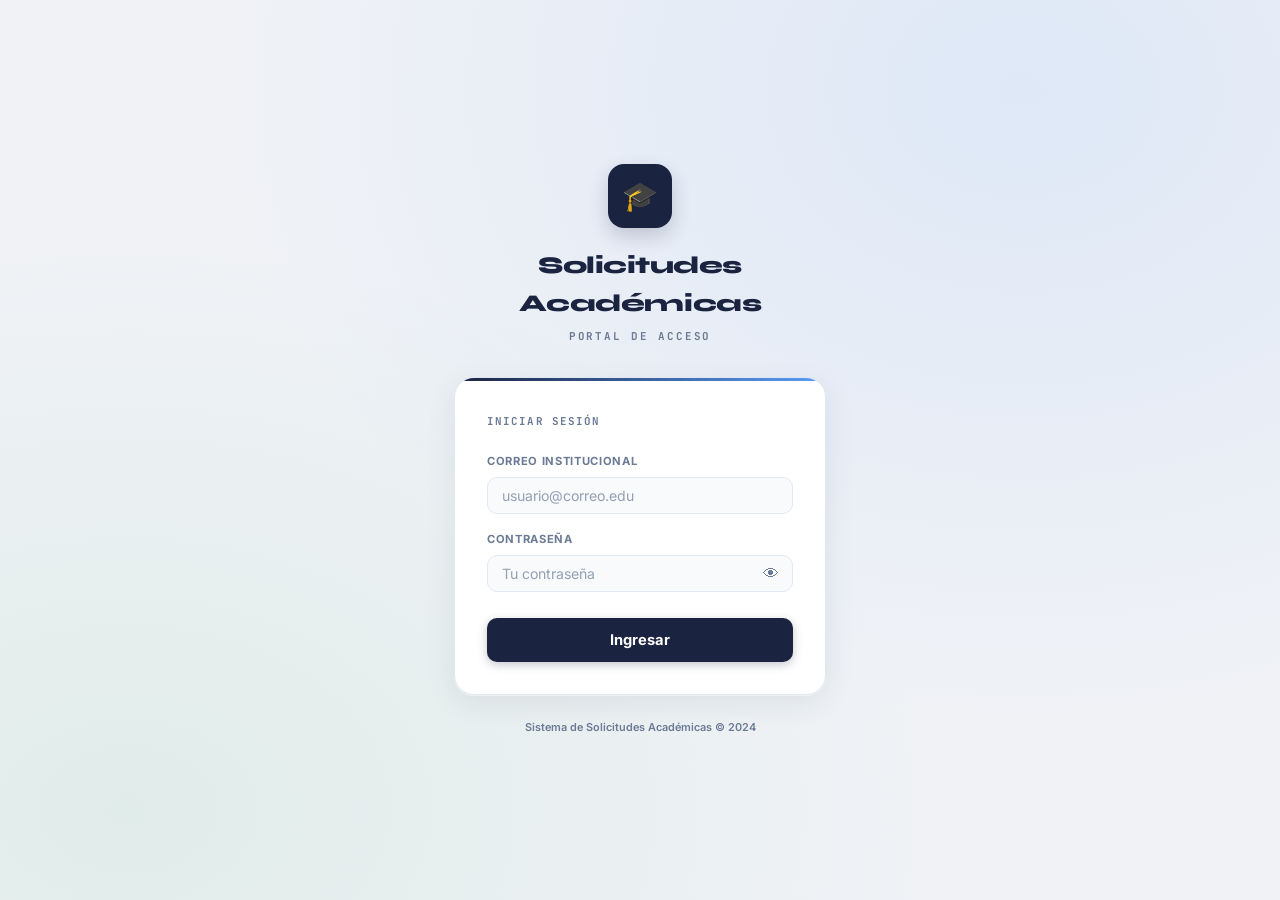
==== frontend/index.html @ 49bd94fe "proyecto limpio" ====
<!DOCTYPE html>
<html lang="es">

<head>
    <meta charset="UTF-8">
    <meta name="viewport" content="width=device-width, initial-scale=1.0">
    <title>Portal — Solicitudes Académicas</title>
    <meta name="description" content="Portal de acceso al sistema de solicitudes académicas universitarias">
    <link href="https://fonts.googleapis.com/css2?family=Inter:wght@400;500;600;700;800&display=swap" rel="stylesheet">
    <link rel="stylesheet" href="css/global.css">
    <link rel="stylesheet" href="css/login.css">
</head>

<body>

    <div class="portal-wrap">

        <!-- ENCABEZADO -->
        <div class="portal-header">
            <div class="portal-logo">🎓</div>
            <h1>Solicitudes Académicas</h1>
            <p>PORTAL DE ACCESO</p>
        </div>

        <!-- TARJETA PRINCIPAL -->
        <div class="portal-card">
            <div class="linea-superior"></div>
            <div class="card-body">

                <!-- FORMULARIO DE LOGIN -->
                <div id="formulario-login" class="animar-entrada">
                    <div class="etiqueta-seccion">Iniciar sesión</div>

                    <div class="mensaje-error" id="error-login">
                        <span>⚠</span>
                        <span id="texto-error-login">Correo o contraseña incorrectos</span>
                    </div>

                    <div class="campo-grupo">
                        <label for="f-correo">Correo institucional</label>
                        <input type="email" id="f-correo" placeholder="usuario@correo.edu" autocomplete="email">
                    </div>

                    <div class="campo-grupo">
                        <label for="f-contrasena">Contraseña</label>
                        <div class="campo-password">
                            <input type="password" id="f-contrasena" placeholder="Tu contraseña"
                                autocomplete="current-password">
                            <button type="button" class="btn-ver-password" id="btn-toggle-password"
                                aria-label="Mostrar contraseña">
                                <span id="icono-ojo">👁</span>
                            </button>
                        </div>
                    </div>

                    <button class="btn-ingresar" id="btn-login" onclick="iniciarSesion()">
                        <span id="btn-login-texto">Ingresar</span>
                        <span id="btn-login-spinner" class="spinner" style="display:none;"></span>
                    </button>
                </div>

                <!-- PANTALLA DE REDIRECCION -->
                <div id="pantalla-exito" style="display:none;" class="animar-entrada">
                    <div class="pantalla-redireccion">
                        <span class="icono-redireccion" id="icono-redireccion">✅</span>
                        <div class="texto-redireccion" id="texto-redireccion">Bienvenido/a</div>
                        <div class="subtexto-redireccion" id="subtexto-redireccion">Preparando tu entorno</div>
                        <div class="barra-progreso">
                            <div class="relleno-barra" id="relleno-barra"></div>
                        </div>
                    </div>
                </div>

            </div>
        </div>

        <!-- PIE -->
        <div class="portal-footer">
            Sistema de Solicitudes Académicas &copy; 2024
        </div>
    </div>

    <script src="js/login.js"></script>
</body>

</html>
---- frontend/css/global.css ----
@import url('https://fonts.googleapis.com/css2?family=Inter:wght@400;500;600;700;800&family=JetBrains+Mono:wght@400;500;600&family=Syne:wght@600;700;800&display=swap');

/* ============================================================
   VARIABLES — Paleta institucional universitaria
============================================================ */
:root {
    /* Paleta principal */
    --navy: #1a2340;
    --navy-light: #243060;
    --blue: #5b9ef9;
    --blue-hover: #4a8de8;
    --blue-soft: #eff6ff;
    --blue-soft2: #dbeafe;

    /* Fondos */
    --bg: #f0f2f6;
    --surface: #ffffff;
    --surface2: #f8fafc;
    --surface3: #f1f5f9;

    /* Texto */
    --text: #3d4d6a;
    --text-strong: #1a2340;
    --text-muted: #6b7a95;
    --muted: #6b7a95;

    /* Bordes */
    --border: #e2e8f2;
    --border2: #d0d7e8;

    /* Semánticos */
    --success: #16a34a;
    --success-soft: #f0fdf4;
    --success-mid: #dcfce7;
    --success-text: #15803d;

    --danger: #dc2626;
    --danger-soft: #fef2f2;
    --danger-mid: #fee2e2;
    --danger-text: #b91c1c;

    --warning: #d97706;
    --warning-soft: #fffbeb;
    --warning-mid: #fef3c7;
    --warning-text: #b45309;

    --info: #0369a1;
    --info-soft: #f0f9ff;
    --info-mid: #e0f2fe;
    --info-text: #0369a1;

    --purple: #7c3aed;
    --purple-soft: #f5f3ff;
    --purple-mid: #ede9fe;
    --purple-text: #6d28d9;

    /* Alias para compatibilidad */
    --primary: var(--blue);
    --primary-soft: var(--blue-soft);

    /* Tipografías */
    --font-sans: 'Inter', system-ui, sans-serif;
    --font-mono: 'JetBrains Mono', monospace;
    --font-display: 'Syne', sans-serif;

    /* Radio de bordes */
    --r-sm: 6px;
    --r-md: 10px;
    --r-lg: 14px;
    --r-xl: 20px;
}

/* ============================================================
   RESET
============================================================ */
*,
*::before,
*::after {
    margin: 0;
    padding: 0;
    box-sizing: border-box;
}

body {
    font-family: var(--font-sans);
    background-color: var(--bg);
    color: var(--text);
    overflow-x: hidden;
    line-height: 1.6;
    -webkit-font-smoothing: antialiased;
}

/* ============================================================
   SCROLLBAR
============================================================ */
::-webkit-scrollbar {
    width: 6px;
    height: 6px;
}

::-webkit-scrollbar-track {
    background: transparent;
}

::-webkit-scrollbar-thumb {
    background: var(--border2);
    border-radius: 10px;
}

::-webkit-scrollbar-thumb:hover {
    background: var(--text-muted);
}

/* ============================================================
   FORMULARIOS
============================================================ */
.form-field,
.campo-grupo {
    margin-bottom: 1.1rem;
}

.form-row2 {
    display: grid;
    grid-template-columns: 1fr 1fr;
    gap: 1rem;
}

label {
    display: block;
    font-size: 0.7rem;
    font-weight: 700;
    letter-spacing: 0.06em;
    text-transform: uppercase;
    color: var(--text-muted);
    margin-bottom: 6px;
}

input,
select,
textarea {
    width: 100%;
    background: var(--surface2);
    border: 1px solid var(--border);
    border-radius: var(--r-md);
    padding: 9px 14px;
    font-size: 0.88rem;
    font-family: var(--font-sans);
    color: var(--text-strong);
    outline: none;
    transition: border-color 0.2s, box-shadow 0.2s, background 0.2s;
    appearance: none;
}

select {
    background-image: url("data:image/svg+xml,%3Csvg xmlns='http://www.w3.org/2000/svg' width='12' height='12' viewBox='0 0 24 24' fill='none' stroke='%236b7a95' stroke-width='2'%3E%3Cpath d='M6 9l6 6 6-6'/%3E%3C/svg%3E");
    background-repeat: no-repeat;
    background-position: right 12px center;
    padding-right: 36px;
}

input:focus,
select:focus,
textarea:focus {
    border-color: var(--blue);
    box-shadow: 0 0 0 3px rgba(91, 158, 249, 0.15);
    background: var(--surface);
}

input::placeholder,
textarea::placeholder {
    color: var(--text-muted);
    opacity: 0.7;
}

textarea {
    resize: vertical;
    min-height: 90px;
}

/* ============================================================
   BOTONES
============================================================ */
.btn-sm {
    padding: 6px 14px;
    border-radius: var(--r-sm);
    font-size: 0.75rem;
    font-weight: 600;
    font-family: var(--font-sans);
    cursor: pointer;
    border: 1px solid transparent;
    background: transparent;
    display: inline-flex;
    align-items: center;
    justify-content: center;
    gap: 5px;
    transition: background 0.15s, color 0.15s, border-color 0.15s;
    white-space: nowrap;
    line-height: 1;
}

.btn-sm.blue {
    background: var(--blue-soft);
    color: var(--info);
    border-color: var(--blue-soft2);
}

.btn-sm.blue:hover {
    background: var(--blue-soft2);
    color: var(--navy);
}

.btn-sm.green {
    background: var(--success-soft);
    color: var(--success-text);
    border-color: var(--success-mid);
}

.btn-sm.green:hover {
    background: var(--success-mid);
}

.btn-sm.red {
    background: var(--danger-soft);
    color: var(--danger-text);
    border-color: var(--danger-mid);
}

.btn-sm.red:hover {
    background: var(--danger-mid);
}

.btn-sm.yellow {
    background: var(--warning-soft);
    color: var(--warning-text);
    border-color: var(--warning-mid);
}

.btn-sm.yellow:hover {
    background: var(--warning-mid);
}

.btn-sm.cancel {
    background: var(--surface3);
    color: var(--text-muted);
    border-color: var(--border);
}

.btn-sm.cancel:hover {
    background: var(--border);
}

/* ============================================================
   MODALES
============================================================ */
.modal-overlay {
    position: fixed;
    inset: 0;
    background: rgba(26, 35, 64, 0.45);
    backdrop-filter: blur(3px);
    z-index: 2000;
    display: flex;
    align-items: center;
    justify-content: center;
    opacity: 0;
    pointer-events: none;
    transition: opacity 0.25s ease;
}

.modal-overlay.show {
    opacity: 1;
    pointer-events: all;
}

.modal-box {
    background: var(--surface);
    border: 1px solid var(--border);
    border-radius: var(--r-xl);
    width: 520px;
    max-width: 95vw;
    max-height: 88vh;
    overflow: hidden;
    display: flex;
    flex-direction: column;
    transform: translateY(16px) scale(0.97);
    transition: transform 0.25s cubic-bezier(0.34, 1.4, 0.64, 1), opacity 0.25s ease;
    box-shadow: 0 20px 40px -10px rgba(26, 35, 64, 0.18), 0 0 0 1px rgba(0, 0, 0, 0.04);
}

.modal-overlay.show .modal-box {
    transform: translateY(0) scale(1);
}

.modal-box.wide {
    width: 680px;
}

.modal-head {
    padding: 1.1rem 1.4rem;
    border-bottom: 1px solid var(--border);
    display: flex;
    justify-content: space-between;
    align-items: center;
    background: var(--surface2);
}

.modal-head h4 {
    font-size: 0.95rem;
    font-weight: 700;
    color: var(--text-strong);
    font-family: var(--font-mono);
    letter-spacing: 0.03em;
    margin: 0;
}

.modal-close {
    width: 30px;
    height: 30px;
    border-radius: var(--r-sm);
    border: 1px solid var(--border);
    background: var(--surface);
    color: var(--text-muted);
    cursor: pointer;
    display: flex;
    align-items: center;
    justify-content: center;
    font-size: 1rem;
    transition: background 0.15s, color 0.15s;
}

.modal-close:hover {
    background: var(--danger-soft);
    color: var(--danger);
    border-color: var(--danger-mid);
}

.modal-body {
    padding: 1.4rem;
    overflow-y: auto;
    flex: 1;
}

.modal-footer {
    padding: 1rem 1.4rem;
    border-top: 1px solid var(--border);
    display: flex;
    justify-content: flex-end;
    gap: 8px;
    background: var(--surface2);
}

/* ============================================================
   TOAST
============================================================ */
.toast {
    position: fixed;
    bottom: 2rem;
    right: 2rem;
    z-index: 9999;
    background: var(--surface);
    border: 1px solid var(--border);
    border-radius: var(--r-lg);
    padding: 0.85rem 1.25rem;
    font-size: 0.85rem;
    font-family: var(--font-sans);
    font-weight: 600;
    box-shadow: 0 8px 24px rgba(26, 35, 64, 0.12);
    display: flex;
    align-items: center;
    gap: 10px;
    transform: translateX(110%);
    opacity: 0;
    transition: transform 0.35s cubic-bezier(0.4, 0, 0.2, 1), opacity 0.35s;
    min-width: 280px;
}

.toast.show {
    transform: translateX(0);
    opacity: 1;
}

.toast.success {
    border-left: 3px solid var(--success);
    color: var(--success-text);
}

.toast.error {
    border-left: 3px solid var(--danger);
    color: var(--danger-text);
}

.toast.info {
    border-left: 3px solid var(--blue);
    color: var(--info);
}

/* ============================================================
   BADGES — Estado
============================================================ */
.badge,
.badge-prio {
    display: inline-flex;
    align-items: center;
    gap: 5px;
    padding: 3px 10px;
    border-radius: 20px;
    font-size: 11px;
    font-weight: 700;
    font-family: var(--font-sans);
    text-transform: uppercase;
    letter-spacing: 0.04em;
    white-space: nowrap;
}

.badge::before {
    content: '';
    width: 5px;
    height: 5px;
    border-radius: 50%;
    flex-shrink: 0;
}

/* Estado badges */
.badge-pendiente {
    background: var(--warning-soft);
    color: var(--warning-text);
}

.badge-pendiente::before {
    background: var(--warning);
}

.badge-aprobada {
    background: var(--success-soft);
    color: var(--success-text);
}

.badge-aprobada::before {
    background: var(--success);
}

.badge-rechazada {
    background: var(--danger-soft);
    color: var(--danger-text);
}

.badge-rechazada::before {
    background: var(--danger);
}

.badge-en_revision {
    background: var(--blue-soft);
    color: var(--info);
}

.badge-en_revision::before {
    background: var(--blue);
}

.badge-en-revision {
    background: var(--blue-soft);
    color: var(--info);
}

.badge-en-revision::before {
    background: var(--blue);
}

.badge-cancelada {
    background: var(--surface3);
    color: var(--text-muted);
}

.badge-cancelada::before {
    background: var(--border2);
}

/* Prioridad badges */
.prio-baja {
    background: var(--surface3);
    color: var(--text-muted);
}

.prio-media {
    background: var(--blue-soft);
    color: var(--info);
}

.prio-alta {
    background: var(--warning-soft);
    color: var(--warning-text);
}

.prio-urgente {
    background: var(--danger-soft);
    color: var(--danger-text);
    border: 1px solid var(--danger-mid);
}

/* Roles */
.rol-estudiante {
    background: var(--blue-soft);
    color: var(--info);
}

.rol-admin {
    background: var(--danger-soft);
    color: var(--danger-text);
}

.rol-coordinador {
    background: var(--purple-soft);
    color: var(--purple-text);
}

.rol-funcionario {
    background: var(--success-soft);
    color: var(--success-text);
}

.rol-otro {
    background: var(--surface3);
    color: var(--text-muted);
}

.badge-rol {
    display: inline-flex;
    align-items: center;
    gap: 5px;
    padding: 3px 10px;
    border-radius: var(--r-sm);
    font-size: 11px;
    font-weight: 700;
    text-transform: uppercase;
    letter-spacing: 0.04em;
}

/* ============================================================
   SPINNER / LOADING
============================================================ */
.spinner {
    width: 22px;
    height: 22px;
    border: 2px solid var(--border2);
    border-top-color: var(--blue);
    border-radius: 50%;
    animation: spin 0.8s linear infinite;
    display: inline-block;
}

.loading-state {
    padding: 3rem;
    text-align: center;
    color: var(--text-muted);
    font-size: 0.85rem;
    display: flex;
    flex-direction: column;
    align-items: center;
    gap: 10px;
}

/* ============================================================
   JSON VIEWER
============================================================ */
.json-view {
    background: var(--text-strong);
    padding: 1.25rem 1.5rem;
    overflow: auto;
    max-height: 420px;
}

.json-view pre {
    font-family: var(--font-mono);
    font-size: 0.78rem;
    color: #94a3b8;
    line-height: 1.7;
    white-space: pre-wrap;
    word-break: break-all;
}

.json-view-inline {
    padding: 1.25rem 1.5rem;
    font-size: 0.78rem;
    font-family: var(--font-mono);
    background: var(--text-strong);
    color: #94a3b8;
    border-radius: var(--r-lg);
    overflow-x: auto;
    margin: 1rem;
    line-height: 1.7;
}

/* ============================================================
   EMPTY STATE
============================================================ */
.empty-state {
    padding: 3rem;
    text-align: center;
    color: var(--text-muted);
    font-size: 0.88rem;
    line-height: 1.8;
}

/* ============================================================
   ANIMACIONES
============================================================ */
@keyframes fadeIn {
    from {
        opacity: 0;
    }

    to {
        opacity: 1;
    }
}

@keyframes slideUp {
    from {
        opacity: 0;
        transform: translateY(8px);
    }

    to {
        opacity: 1;
        transform: translateY(0);
    }
}

@keyframes spin {
    to {
        transform: rotate(360deg);
    }
}

.anim-fade {
    animation: fadeIn 0.3s ease both;
}

.anim-slide {
    animation: slideUp 0.35s ease both;
}

/* ============================================================
   DATATABLES OVERRIDES
============================================================ */
/* Separación y alineación de controles superiores */
.dataTables_wrapper .dataTables_length,
.dataTables_wrapper .dataTables_filter {
    margin-bottom: 16px;
    color: var(--text-muted);
    display: inline-flex;
    align-items: center;
}

.dataTables_wrapper .dataTables_length select,
.dataTables_wrapper .dataTables_filter input {
    margin-left: 8px;
    margin-right: 8px;
    background: var(--surface2) !important;
    border: 1px solid var(--border) !important;
    border-radius: var(--r-md) !important;
    padding: 6px 12px !important;
    color: var(--text-strong) !important;
    font-family: var(--font-sans) !important;
    font-size: 0.82rem !important;
}

.dataTables_wrapper .dataTables_filter input:focus,
.dataTables_wrapper .dataTables_length select:focus {
    border-color: var(--blue) !important;
    outline: none !important;
    box-shadow: 0 0 0 3px rgba(91, 158, 249, 0.12) !important;
}

.dataTables_wrapper::after {
    content: '';
    display: table;
    clear: both;
}

/* Arreglo de botones de paginación invisibles */
.dataTables_wrapper .dataTables_paginate {
    padding-top: 16px !important;
    float: right;
}

.dataTables_wrapper .dataTables_paginate .paginate_button {
    background: var(--surface) !important;
    color: var(--text-strong) !important;
    border: 1px solid var(--border) !important;
    margin: 0 3px !important;
    border-radius: var(--r-sm) !important;
    padding: 5px 12px !important;
    font-size: 0.8rem !important;
    font-family: var(--font-sans) !important;
    cursor: pointer;
}

.dataTables_wrapper .dataTables_paginate .paginate_button:hover {
    background: var(--surface3) !important;
    color: var(--blue) !important;
    border-color: var(--border2) !important;
}

.dataTables_wrapper .dataTables_paginate .paginate_button.current,
.dataTables_wrapper .dataTables_paginate .paginate_button.current:hover {
    background: var(--blue) !important;
    color: #ffffff !important;
    border-color: var(--blue) !important;
    font-weight: 600;
}

.dataTables_wrapper .dataTables_paginate .paginate_button.disabled,
.dataTables_wrapper .dataTables_paginate .paginate_button.disabled:hover {
    opacity: 0.5;
    cursor: not-allowed;
    background: var(--surface) !important;
    color: var(--text-muted) !important;
}

table.dataTable.no-footer {
    border-bottom: 1px solid var(--border) !important;
}

table.dataTable thead th {
    border-bottom: 1px solid var(--border) !important;
}

/* ============================================================
   COMPONENTES WEB — Estilos extraídos de components.js (Paso 9)
   Agregar al FINAL de global.css
   Reemplaza los bloques <style> que cada componente inyectaba
   en su innerHTML, evitando duplicación por instancia.
============================================================ */

/* ── APP-NAVBAR ─────────────────────────────────────────────── */
.nb-wrap {
    display: flex;
    align-items: center;
    justify-content: space-between;
    background: #ffffff;
    border-bottom: 1px solid var(--border);
    padding: 0 28px;
    height: 56px;
    box-shadow: 0 1px 3px rgba(26, 35, 64, 0.05);
}

.nb-title {
    font-size: 0.92rem;
    font-weight: 700;
    color: var(--text-strong);
    font-family: var(--font-mono);
    letter-spacing: 0.04em;
    display: flex;
    align-items: center;
    gap: 8px;
}

.nb-right {
    display: flex;
    align-items: center;
    gap: 10px;
}

.nb-user {
    font-size: 0.78rem;
    color: var(--text-muted);
    font-weight: 500;
}

.nb-btn {
    font-size: 0.73rem;
    font-weight: 600;
    padding: 6px 13px;
    border-radius: 7px;
    cursor: pointer;
    border: 1px solid var(--border);
    background: #ffffff;
    color: var(--text);
    font-family: var(--font-sans);
    transition: background 0.15s;
    display: inline-flex;
    align-items: center;
    gap: 5px;
}

.nb-btn:hover {
    background: var(--surface2);
}

.nb-btn--danger {
    color: var(--danger-text);
    border-color: var(--danger-mid);
    background: var(--danger-soft);
}

.nb-btn--danger:hover {
    background: var(--danger-mid);
}

/* ── APP-SIDEBAR ────────────────────────────────────────────── */
.sb-wrap {
    width: 210px;
    background: var(--navy);
    height: 100vh;
    display: flex;
    flex-direction: column;
    overflow: hidden;
    position: sticky;
    top: 0;
}

.sb-brand {
    padding: 18px 16px 14px;
    border-bottom: 1px solid rgba(255, 255, 255, 0.07);
    display: flex;
    align-items: center;
    gap: 10px;
}

.sb-brand-icon {
    width: 36px;
    height: 36px;
    border-radius: 9px;
    background: linear-gradient(135deg, var(--blue), var(--purple));
    display: flex;
    align-items: center;
    justify-content: center;
    font-size: 1.1rem;
    flex-shrink: 0;
}

.sb-brand-text {
    line-height: 1.25;
}

.sb-brand-name {
    font-size: 0.88rem;
    font-weight: 700;
    color: #ffffff;
    font-family: var(--font-display);
    display: block;
}

.sb-brand-sub {
    font-size: 0.62rem;
    color: rgba(255, 255, 255, 0.38);
    display: block;
    margin-top: 1px;
    line-height: 1.4;
}

.sb-rol-pill {
    margin: 10px 14px 2px;
    padding: 4px 10px;
    border-radius: 6px;
    font-size: 0.62rem;
    font-weight: 700;
    text-transform: uppercase;
    letter-spacing: 0.06em;
    display: inline-block;
    font-family: var(--font-mono);
}

.sb-nav {
    padding: 8px 10px 4px;
    flex: 1;
    overflow-y: auto;
}

.sb-nav::-webkit-scrollbar {
    width: 3px;
}

.sb-nav::-webkit-scrollbar-thumb {
    background: rgba(255, 255, 255, 0.12);
    border-radius: 10px;
}

.sb-section-label {
    font-size: 0.58rem;
    font-weight: 700;
    color: rgba(255, 255, 255, 0.28);
    letter-spacing: 0.1em;
    text-transform: uppercase;
    padding: 12px 8px 5px;
    font-family: var(--font-mono);
}

.sb-item {
    display: flex;
    align-items: center;
    gap: 9px;
    padding: 8px 10px;
    border-radius: 8px;
    cursor: pointer;
    font-size: 0.82rem;
    font-weight: 500;
    color: rgba(255, 255, 255, 0.52);
    border-left: 3px solid transparent;
    text-decoration: none;
    transition: background 0.15s, color 0.15s, border-left-color 0.15s;
    margin-bottom: 2px;
    font-family: var(--font-sans);
}

.sb-item:hover {
    background: rgba(255, 255, 255, 0.07);
    color: rgba(255, 255, 255, 0.85);
}

.sb-item.active {
    color: #ffffff;
    background: rgba(91, 158, 249, 0.18);
    border-left-color: var(--blue);
}

.sb-icon {
    font-size: 0.95rem;
    width: 18px;
    text-align: center;
    flex-shrink: 0;
}

.sb-label {
    flex: 1;
}

.sb-badge {
    margin-left: auto;
    background: rgba(91, 158, 249, 0.25);
    color: #93c5fd;
    font-size: 10px;
    font-weight: 700;
    padding: 2px 7px;
    border-radius: 10px;
    min-width: 18px;
    text-align: center;
}

/* ── SOLICITUD-CARD (panel estudiante) ──────────────────────── */
solicitud-card {
    display: block;
}

.sc-item {
    background: var(--surface);
    border: 1px solid var(--border);
    border-radius: 12px;
    padding: 14px 16px;
    margin-bottom: 10px;
    transition: box-shadow 0.2s, border-color 0.2s;
}

.sc-item:hover {
    box-shadow: 0 4px 12px rgba(26, 35, 64, 0.07);
    border-color: #c7d4ea;
}

.sc-top {
    display: flex;
    align-items: center;
    justify-content: space-between;
    flex-wrap: wrap;
    gap: 6px;
    margin-bottom: 8px;
}

.sc-header-left {
    display: flex;
    align-items: center;
    gap: 8px;
    flex-wrap: wrap;
}

.sc-tipo {
    font-size: 0.78rem;
    font-weight: 600;
    color: var(--text-strong);
}

.sc-desc {
    font-size: 0.82rem;
    color: var(--text);
    margin-bottom: 10px;
    line-height: 1.55;
}

.sc-meta {
    display: flex;
    flex-wrap: wrap;
    gap: 12px;
    font-size: 0.73rem;
    color: var(--text-muted);
    margin-bottom: 10px;
    align-items: center;
}

.sc-actions {
    display: flex;
    gap: 6px;
    flex-wrap: wrap;
}

.sc-btn {
    padding: 5px 12px;
    border-radius: 6px;
    border: 1px solid var(--border);
    background: var(--surface2);
    color: var(--text-muted);
    font-size: 0.72rem;
    font-family: var(--font-sans);
    font-weight: 600;
    cursor: pointer;
    transition: background 0.15s, color 0.15s, border-color 0.15s;
}

.sc-btn:hover {
    background: var(--blue-soft);
    color: var(--info);
    border-color: var(--blue-soft2);
}

.sc-btn--danger {
    color: var(--danger-text);
    border-color: var(--danger-mid);
    background: var(--danger-soft);
}

.sc-btn--danger:hover {
    background: var(--danger-mid);
}

/* ── USER-AVATAR ────────────────────────────────────────────── */
.av {
    width: 32px;
    height: 32px;
    border-radius: 50%;
    background: linear-gradient(135deg, var(--blue), var(--purple));
    display: flex;
    align-items: center;
    justify-content: center;
    color: #fff;
    font-weight: 700;
    font-size: 0.82rem;
    font-family: var(--font-display);
}

/* ── FECHA-FORMATEADA ───────────────────────────────────────── */
.fecha-txt {
    color: var(--text-muted);
    font-size: 0.83rem;
}

/* ── LOADING-SPINNER ────────────────────────────────────────── */
.ls-wrap {
    padding: 3rem;
    text-align: center;
    color: var(--text-muted);
    font-size: 0.83rem;
    font-family: var(--font-sans);
}

.ls-ring {
    width: 24px;
    height: 24px;
    border: 2px solid var(--border2);
    border-top-color: var(--blue);
    border-radius: 50%;
    animation: spin 0.8s linear infinite;
    margin: 0 auto 10px;
}

/* ── CONFIRM-MODAL ──────────────────────────────────────────── */
.cm-overlay {
    position: fixed;
    inset: 0;
    background: rgba(26, 35, 64, 0.45);
    backdrop-filter: blur(3px);
    display: flex;
    align-items: center;
    justify-content: center;
    opacity: 0;
    pointer-events: none;
    transition: opacity 0.25s;
    z-index: 9999;
}

.cm-overlay.show {
    opacity: 1;
    pointer-events: auto;
}

.cm-box {
    background: var(--surface);
    padding: 2rem 1.75rem;
    border-radius: 18px;
    width: 340px;
    border: 1px solid var(--border);
    text-align: center;
    box-shadow: 0 20px 40px rgba(26, 35, 64, 0.18);
    transform: translateY(16px) scale(0.97);
    transition: transform 0.25s cubic-bezier(0.34, 1.4, 0.64, 1);
}

.cm-overlay.show .cm-box {
    transform: translateY(0) scale(1);
}

.cm-icon {
    font-size: 2.5rem;
    margin-bottom: 0.6rem;
}

.cm-title {
    font-size: 1.05rem;
    font-weight: 700;
    color: var(--text-strong);
    font-family: var(--font-display);
    margin-bottom: 0.4rem;
}

.cm-msg {
    color: var(--text-muted);
    font-size: 0.85rem;
    margin-bottom: 1.5rem;
    line-height: 1.5;
}

.cm-btns {
    display: flex;
    gap: 8px;
    justify-content: center;
}

.cm-cancel,
.cm-ok {
    padding: 8px 20px;
    border-radius: 7px;
    font-family: var(--font-sans);
    font-size: 0.8rem;
    font-weight: 600;
    cursor: pointer;
    border: 1px solid var(--border);
    transition: background 0.15s;
}

.cm-cancel {
    background: var(--surface3);
    color: var(--text);
}

.cm-cancel:hover {
    background: var(--border);
}

.cm-ok {
    background: var(--danger-soft);
    color: var(--danger-text);
    border-color: var(--danger-mid);
}

.cm-ok:hover {
    background: var(--danger-mid);
}

/* ── CLASES DE TABLA (usadas por admin.js) ──────────────────── */
.td-nombre {
    font-weight: 600;
    color: var(--text-strong);
}

.td-mono {
    font-family: var(--font-mono);
    font-size: 0.82rem;
}

.td-muted {
    color: var(--text-muted);
}

.td-fecha {
    color: var(--text-muted);
    font-size: 0.82rem;
}

.td-tipo {
    color: var(--primary);
}

.info-muted {
    color: var(--text-muted);
    font-size: 0.78rem;
}

.empty-hint {
    text-align: center;
    color: var(--text-muted);
    padding: 1.5rem;
    font-size: 0.85rem;
}

.error-state {
    color: var(--danger) !important;
}

/* ============================================================
   AJUSTES VISUALES DE TABLAS (BUILD CONTROLADO)
============================================================ */

/* Filas alternadas suaves */
tbody tr:nth-child(even) {
    background: rgba(0, 0, 0, 0.03);
}

/* Hover elegante */
tbody tr:hover {
    background: rgba(91, 158, 249, 0.12);
}

/* Estados más notorios */
.badge {
    font-weight: 600;
    letter-spacing: 0.3px;
}

/* Jerarquía de texto */
.td-nombre {
    font-weight: 500;
}

/* Texto secundario */
.td-muted {
    opacity: 0.7;
}

/* Espaciado de celdas en DataTables */
table.dataTable tbody tr td {
    padding-top: 12px;
    padding-bottom: 12px;
}

/* ============================================================
   PASSWORD TOGGLE STYLES
============================================================ */
.input-password {
    position: relative;
    width: 100%;
}

.input-password input {
    width: 100%;
    padding-right: 40px;
}

#toggle-password {
    position: absolute;
    right: 12px;
    top: 50%;
    transform: translateY(-50%);
    background: none;
    border: none;
    cursor: pointer;
    font-size: 14px;
    color: var(--text-muted);
    transition: 0.2s;
}

#toggle-password:hover {
    color: var(--blue);
}

/* ============================================================
   MODAL DETAIL — Tarjeta tipo dashboard (md-*)
   Solo clases nuevas · NO sobreescribe nada existente
============================================================ */

/* Contenedor general de la tarjeta */
.md-card {
    display: flex;
    flex-direction: column;
    gap: 0;
    font-family: var(--font-sans);
    font-size: 0.88rem;
    color: var(--text);
}

/* Cabecera: avatar + info + badges */
.md-header {
    display: flex;
    align-items: flex-start;
    gap: 14px;
    padding: 18px 20px 16px;
    background: linear-gradient(135deg, var(--navy) 0%, var(--navy-light) 100%);
    border-radius: var(--r-lg) var(--r-lg) 0 0;
    color: #fff;
}

/* Avatar circular con iniciales */
.md-avatar {
    width: 52px;
    height: 52px;
    border-radius: 50%;
    background: rgba(255, 255, 255, 0.18);
    border: 2px solid rgba(255, 255, 255, 0.35);
    display: flex;
    align-items: center;
    justify-content: center;
    font-size: 1.1rem;
    font-weight: 800;
    font-family: var(--font-display);
    letter-spacing: 0.03em;
    flex-shrink: 0;
    color: #fff;
    text-shadow: 0 1px 3px rgba(0, 0, 0, 0.3);
}

/* Bloque derecho del header */
.md-header-info {
    flex: 1;
    min-width: 0;
    display: flex;
    flex-direction: column;
    gap: 4px;
}

.md-name {
    font-size: 1rem;
    font-weight: 700;
    color: #fff;
    white-space: nowrap;
    overflow: hidden;
    text-overflow: ellipsis;
    font-family: var(--font-display);
}

.md-sub {
    font-size: 0.75rem;
    color: rgba(255, 255, 255, 0.72);
    font-weight: 500;
    white-space: nowrap;
    overflow: hidden;
    text-overflow: ellipsis;
}

.md-badges {
    display: flex;
    flex-wrap: wrap;
    gap: 6px;
    margin-top: 4px;
}

/* Secciones de datos */
.md-section {
    border-bottom: 1px solid var(--border);
    padding: 12px 20px;
}

.md-section:last-child {
    border-bottom: none;
}

.md-section-title {
    font-size: 0.67rem;
    font-weight: 700;
    letter-spacing: 0.08em;
    text-transform: uppercase;
    color: var(--text-muted);
    margin-bottom: 8px;
    padding-bottom: 4px;
    border-bottom: 1px dashed var(--border);
}

/* Filas label / valor */
.md-row {
    display: flex;
    align-items: baseline;
    gap: 8px;
    padding: 4px 0;
    min-height: 26px;
}

.md-label {
    min-width: 120px;
    font-size: 0.78rem;
    font-weight: 600;
    color: var(--text-muted);
    flex-shrink: 0;
}

.md-value {
    font-size: 0.84rem;
    color: var(--text-strong);
    font-weight: 500;
    word-break: break-word;
    display: flex;
    align-items: center;
    gap: 6px;
    flex-wrap: wrap;
}

/* Bloque de descripción larga */
.md-desc {
    font-size: 0.83rem;
    color: var(--text-muted);
    line-height: 1.65;
    padding: 6px 10px;
    background: var(--surface3);
    border-radius: var(--r-sm);
    border-left: 3px solid var(--border2);
}

/* Sección de documentos */
.md-docs {
    display: flex;
    flex-direction: column;
    gap: 6px;
}



.md-doc-empty {
    font-size: 0.8rem;
    color: var(--text-muted);
    text-align: center;
    padding: 10px 0;
    font-style: italic;
}

/* ── Corrección de visibilidad — datos sobre fondo del modal ─── */
/* Garantiza legibilidad sin importar cascada del template         */

.md-section .md-value {
    color: var(--text-strong) !important;
}

.md-section .md-label {
    color: var(--text-muted) !important;
}

.md-section .md-desc {
    color: var(--text) !important;
}

.md-section-title {
    color: var(--text-muted) !important;
}

/* Secciones sobre fondo claro del body del modal */
.md-card .md-section {
    background: var(--surface);
}

/* ── POLISH — mejoras visuales del modal de detalle ─────────── */

/* 1. Contener bordes y overflow del card */
.md-card {
    overflow: hidden;
    border-radius: 0;
    /* 🔥 importante */
    background: #f8fafc;
}

/* 2. Secciones con aspecto de tarjeta interna */
.md-section {
    border-radius: 8px;
    margin-bottom: 10px;
    padding: 12px;
}

/* 3. Alternado odd/even (sobreescribe la regla anterior) */
.md-card .md-section:nth-child(odd) {
    background: #ffffff;
}

.md-card .md-section:nth-child(even) {
    background: #f1f5f9;
}

/* 4. Legibilidad de valores */
.md-value {
    font-weight: 500;
}

/* 5. Badge prioridad BAJA más visible */
.prio-baja {
    background: #e5e7eb;
    color: #374151;
    padding: 2px 8px;
    border-radius: 6px;
    font-size: 12px;
}

/* ── FIX — Bordes laterales oscuros del modal ───────────────── */

/* 1 + 4. Sin padding ni fondo en el contenedor del modal */
#modal-json-content {
    padding: 0 !important;
    background: transparent !important;
}

/* 2. La tarjeta ocupa todo el ancho disponible */
#modal-json-content .md-card {
    width: 100%;
    margin: 0;
    border-radius: 12px;
}

/* 3. Cualquier div hijo directo también ocupa el 100% */
#modal-json-content>div {
    width: 100%;
}

#modal-json .modal-body {
    padding: 0 !important;
}

.md-header {
    border-radius: 0 !important;
}

/* ───────── FIX REAL MODAL JSON ───────── */

#modal-json .modal-content {
    padding: 0 !important;
    overflow: hidden;
    border-radius: 12px;
}

#modal-json .modal-body {
    padding: 0 !important;
    background: transparent !important;
}

#modal-json-content {
    padding: 0 !important;
    margin: 0 !important;
}

.md-card {
    width: 100%;
    margin: 0;
    border-radius: 0 !important;
}

.md-header {
    border-radius: 0 !important;
}

/* ───────── FIX CAUSA RAIZ — Franjas laterales oscuras ───────── */

#modal-json .json-view {
    background: transparent !important;
    padding: 0 !important;
    max-height: none;
}

#modal-json .json-view pre {
    white-space: normal;
    font-family: inherit;
    color: inherit;
    margin: 0;
}

/* ───────── DOCS VIEWER — Presentación visual de documentos ───────── */

.md-doc-item {
    display: flex;
    justify-content: space-between;
    align-items: center;
    padding: 10px 14px;
    border-radius: 8px;
    margin-bottom: 8px;
    transition: all 0.2s ease;
}

.md-doc-item:hover {
    background: rgba(0, 0, 0, 0.04);
    transform: translateY(-1px);
}

.md-doc-left {
    display: flex;
    align-items: center;
    gap: 10px;
}

.md-doc-right {
    display: flex;
    align-items: center;
    gap: 12px;
}

.md-doc-icon {
    font-size: 18px !important;
    display: inline-block;
    width: auto !important;
    height: auto !important;
    background: none !important;
    border: none !important;
    line-height: 1;
    flex-shrink: 0;
}

.md-doc-name {
    font-weight: 500;
}

.md-doc-type {
    font-size: 0.75rem;
    padding: 3px 8px;
    border-radius: 6px;
    background: #eef2ff;
}

.md-doc-date {
    font-size: 0.8rem;
    opacity: 0.7;
}

.badge-success {
    background: var(--success-soft);
    color: var(--success-text);
    padding: 3px 10px;
    border-radius: 20px;
    font-size: 11px;
    font-weight: 700;
}

.badge-warning {
    background: var(--warning-soft);
    color: var(--warning-text);
    padding: 3px 10px;
    border-radius: 20px;
    font-size: 11px;
    font-weight: 700;
}

.doc-tag {
    font-size: 11px;
    font-weight: 700;
    padding: 4px 8px;
    border-radius: 6px;
    letter-spacing: 0.5px;
}

.doc-pdf {
    background: #fee2e2;
    color: #b91c1c;
}

.doc-img {
    background: #e0f2fe;
    color: #0369a1;
}

.doc-file {
    background: #e5e7eb;
    color: #374151;
}
---- frontend/css/login.css ----
/* 
   LOGIN.CSS — Portal de acceso institucional
*/

body {
    min-height: 100vh;
    display: flex;
    align-items: center;
    justify-content: center;
    background: var(--bg);
    background-image:
        radial-gradient(ellipse at 80% 10%, rgba(91, 158, 249, 0.12) 0%, transparent 55%),
        radial-gradient(ellipse at 10% 90%, rgba(22, 163, 74, 0.07) 0%, transparent 50%);
}

/* ============================================================
   CONTENEDOR
============================================================ */
.portal-wrap {
    width: 100%;
    max-width: 420px;
    padding: 2rem 1.5rem;
    animation: slideUp 0.5s ease both;
}

/* ============================================================
   HEADER
============================================================ */
.portal-header {
    text-align: center;
    margin-bottom: 2rem;
}

.portal-logo {
    width: 64px;
    height: 64px;
    background: var(--navy);
    border-radius: 16px;
    display: flex;
    align-items: center;
    justify-content: center;
    margin: 0 auto 1.2rem;
    font-size: 1.8rem;
    box-shadow: 0 8px 20px rgba(26, 35, 64, 0.2);
}

.portal-header h1 {
    font-size: 1.5rem;
    font-weight: 800;
    color: var(--text-strong);
    font-family: var(--font-display);
    letter-spacing: -0.02em;
    margin-bottom: 4px;
}

.portal-header p {
    font-size: 0.68rem;
    color: var(--text-muted);
    font-weight: 700;
    letter-spacing: 0.12rem;
    text-transform: uppercase;
    font-family: var(--font-mono);
}

/* ============================================================
   TARJETA
============================================================ */
.portal-card {
    background: var(--surface);
    border: 1px solid var(--border);
    border-radius: var(--r-xl);
    overflow: hidden;
    box-shadow: 0 8px 30px rgba(26, 35, 64, 0.08), 0 1px 0 rgba(255, 255, 255, 0.8);
}

.linea-superior {
    height: 3px;
    background: linear-gradient(90deg, var(--navy), var(--blue));
}

.card-body {
    padding: 2rem;
}

/* Etiqueta de sección dentro de la card */
.etiqueta-seccion {
    font-size: 0.68rem;
    font-weight: 700;
    text-transform: uppercase;
    letter-spacing: 0.1em;
    color: var(--text-muted);
    margin-bottom: 1.4rem;
    font-family: var(--font-mono);
}

/* ============================================================
   CAMPO PASSWORD
============================================================ */
.campo-password {
    position: relative;
}

.campo-password input {
    padding-right: 44px;
}

.btn-ver-password {
    position: absolute;
    right: 10px;
    top: 50%;
    transform: translateY(-50%);
    background: none;
    border: none;
    cursor: pointer;
    font-size: 1rem;
    color: var(--text-muted);
    padding: 4px;
    display: flex;
    align-items: center;
    justify-content: center;
    transition: color 0.15s;
}

.btn-ver-password:hover {
    color: var(--text-strong);
}

/* ============================================================
   MENSAJE DE ERROR
============================================================ */
.mensaje-error {
    background: var(--danger-soft);
    border: 1px solid var(--danger-mid);
    border-radius: var(--r-md);
    padding: 10px 14px;
    font-size: 0.8rem;
    color: var(--danger-text);
    margin-bottom: 1.2rem;
    display: none;
    align-items: center;
    gap: 8px;
    font-weight: 600;
}

.mensaje-error.visible {
    display: flex;
    animation: shake 0.35s ease;
}

/* ============================================================
   BOTÓN PRINCIPAL
============================================================ */
.btn-ingresar {
    width: 100%;
    background: var(--navy);
    color: #ffffff;
    border: none;
    border-radius: var(--r-md);
    padding: 13px;
    font-size: 0.92rem;
    font-weight: 700;
    font-family: var(--font-sans);
    cursor: pointer;
    transition: background 0.2s, transform 0.2s, box-shadow 0.2s;
    display: flex;
    align-items: center;
    justify-content: center;
    gap: 8px;
    margin-top: 1.6rem;
    box-shadow: 0 3px 10px rgba(26, 35, 64, 0.25);
}

.btn-ingresar:hover:not(:disabled) {
    background: var(--navy-light);
    transform: translateY(-1px);
    box-shadow: 0 6px 18px rgba(26, 35, 64, 0.3);
}

.btn-ingresar:disabled {
    opacity: 0.6;
    cursor: not-allowed;
    transform: none;
}

/* ============================================================
   SPINNER DENTRO DEL BOTÓN
============================================================ */
.spinner {
    width: 16px;
    height: 16px;
    border: 2px solid rgba(255, 255, 255, 0.3);
    border-top-color: #fff;
    border-radius: 50%;
    animation: spin 0.7s linear infinite;
    display: inline-block;
}

/* ============================================================
   PANTALLA DE REDIRECCIÓN
============================================================ */
.pantalla-redireccion {
    text-align: center;
    padding: 1rem 0;
}

.icono-redireccion {
    font-size: 2.5rem;
    display: block;
    margin-bottom: 0.8rem;
}

.texto-redireccion {
    font-size: 1.15rem;
    font-weight: 800;
    color: var(--text-strong);
    font-family: var(--font-display);
    margin-bottom: 6px;
}

.subtexto-redireccion {
    font-size: 0.72rem;
    color: var(--text-muted);
    font-family: var(--font-mono);
    margin-bottom: 1.5rem;
}

.barra-progreso {
    height: 3px;
    background: var(--border);
    border-radius: 10px;
    overflow: hidden;
    margin-top: 1rem;
}

.relleno-barra {
    height: 100%;
    width: 0%;
    background: linear-gradient(90deg, var(--navy), var(--blue));
    border-radius: 10px;
    transition: width 1.8s cubic-bezier(0.4, 0, 0.2, 1);
}

/* ============================================================
   PIE
============================================================ */
.portal-footer {
    text-align: center;
    margin-top: 1.5rem;
    font-size: 0.68rem;
    color: var(--text-muted);
    font-weight: 600;
}

/* ============================================================
   ANIMACIONES
============================================================ */
@keyframes shake {

    0%,
    100% {
        transform: translateX(0);
    }

    25% {
        transform: translateX(-4px);
    }

    75% {
        transform: translateX(4px);
    }
}

@keyframes spin {
    to {
        transform: rotate(360deg);
    }
}

.animar-entrada {
    animation: slideUp 0.4s ease both;
}
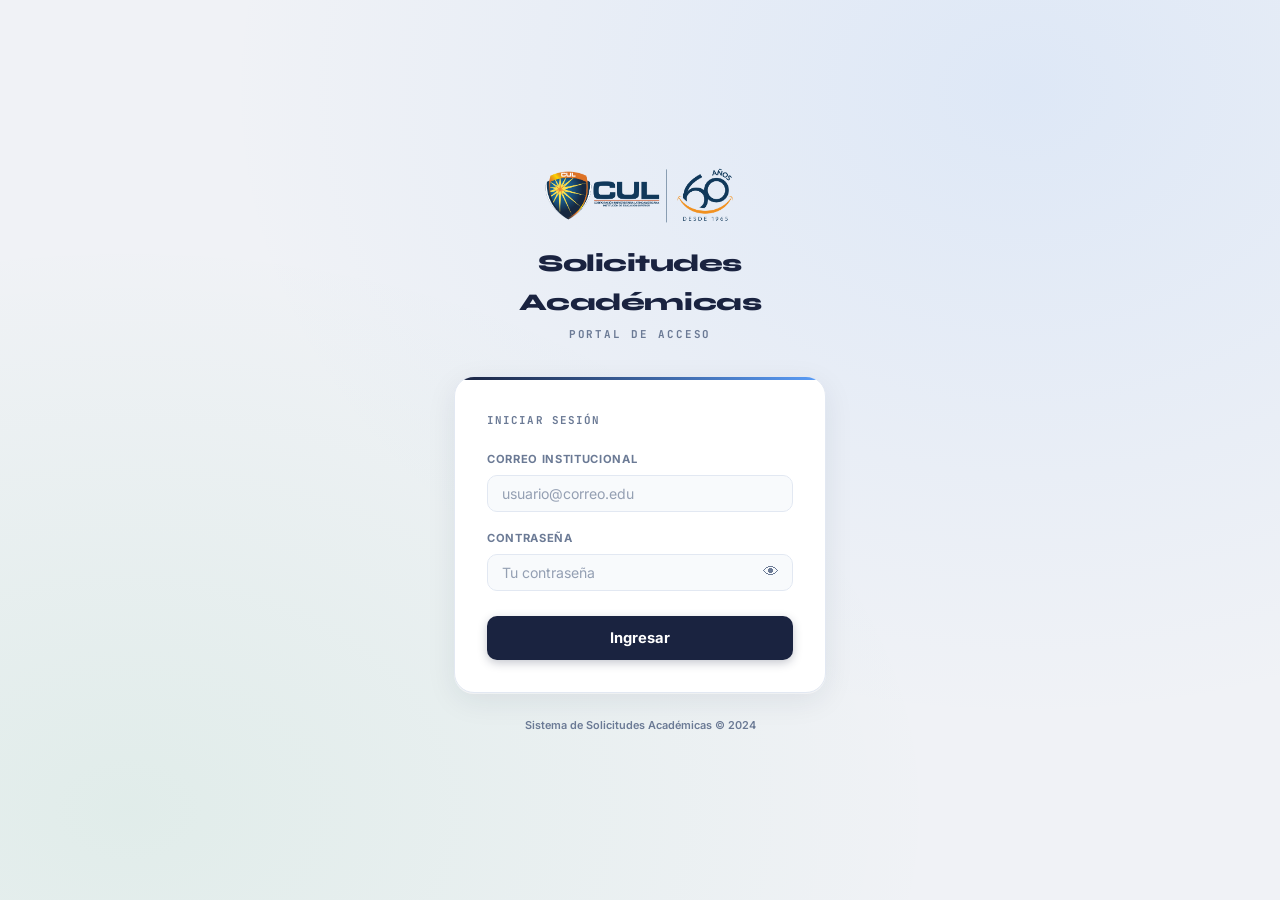
==== commit 9fa366e2: "fix: agregar logo real universidad" ====
--- a/frontend/index.html
+++ b/frontend/index.html
@@ -17,7 +17,7 @@
 
         <!-- ENCABEZADO -->
         <div class="portal-header">
-            <div class="portal-logo">🎓</div>
+            <img src="assets/img/logo-ul-horizontal.png" alt="Logo Universidad" class="portal-logo-img">
             <h1>Solicitudes Académicas</h1>
             <p>PORTAL DE ACCESO</p>
         </div>
@@ -80,6 +80,10 @@
         </div>
     </div>
 
+    <script src="js/utils/helpers.js"></script>
+    <script src="js/utils/auth.js"></script>
+    <script src="js/api.js"></script>
+    <script src="js/utils/ui.js"></script>
     <script src="js/login.js"></script>
 </body>
 
--- a/frontend/css/global.css
+++ b/frontend/css/global.css
@@ -755,6 +755,13 @@
     gap: 8px;
 }
 
+.nb-logo {
+    height: 28px;
+    width: auto;
+    object-fit: contain;
+    flex-shrink: 0;
+}
+
 .nb-right {
     display: flex;
     align-items: center;
@@ -813,8 +820,9 @@
     padding: 18px 16px 14px;
     border-bottom: 1px solid rgba(255, 255, 255, 0.07);
     display: flex;
-    align-items: center;
-    gap: 10px;
+    flex-direction: column;
+    align-items: flex-start;
+    gap: 6px;
 }
 
 .sb-brand-icon {
@@ -827,6 +835,13 @@
     justify-content: center;
     font-size: 1.1rem;
     flex-shrink: 0;
+}
+
+.sb-brand-logo {
+    width: 100%;
+    max-width: 160px;
+    height: auto;
+    object-fit: contain;
 }
 
 .sb-brand-text {
--- a/frontend/css/login.css
+++ b/frontend/css/login.css
@@ -31,17 +31,18 @@
     margin-bottom: 2rem;
 }
 
-.portal-logo {
-    width: 64px;
-    height: 64px;
-    background: var(--navy);
-    border-radius: 16px;
-    display: flex;
-    align-items: center;
-    justify-content: center;
+.portal-logo-img {
+    max-width: 200px;
+    height: auto;
+    display: block;
     margin: 0 auto 1.2rem;
-    font-size: 1.8rem;
-    box-shadow: 0 8px 20px rgba(26, 35, 64, 0.2);
+    object-fit: contain;
+}
+
+@media (max-width: 480px) {
+    .portal-logo-img {
+        max-width: 150px;
+    }
 }
 
 .portal-header h1 {
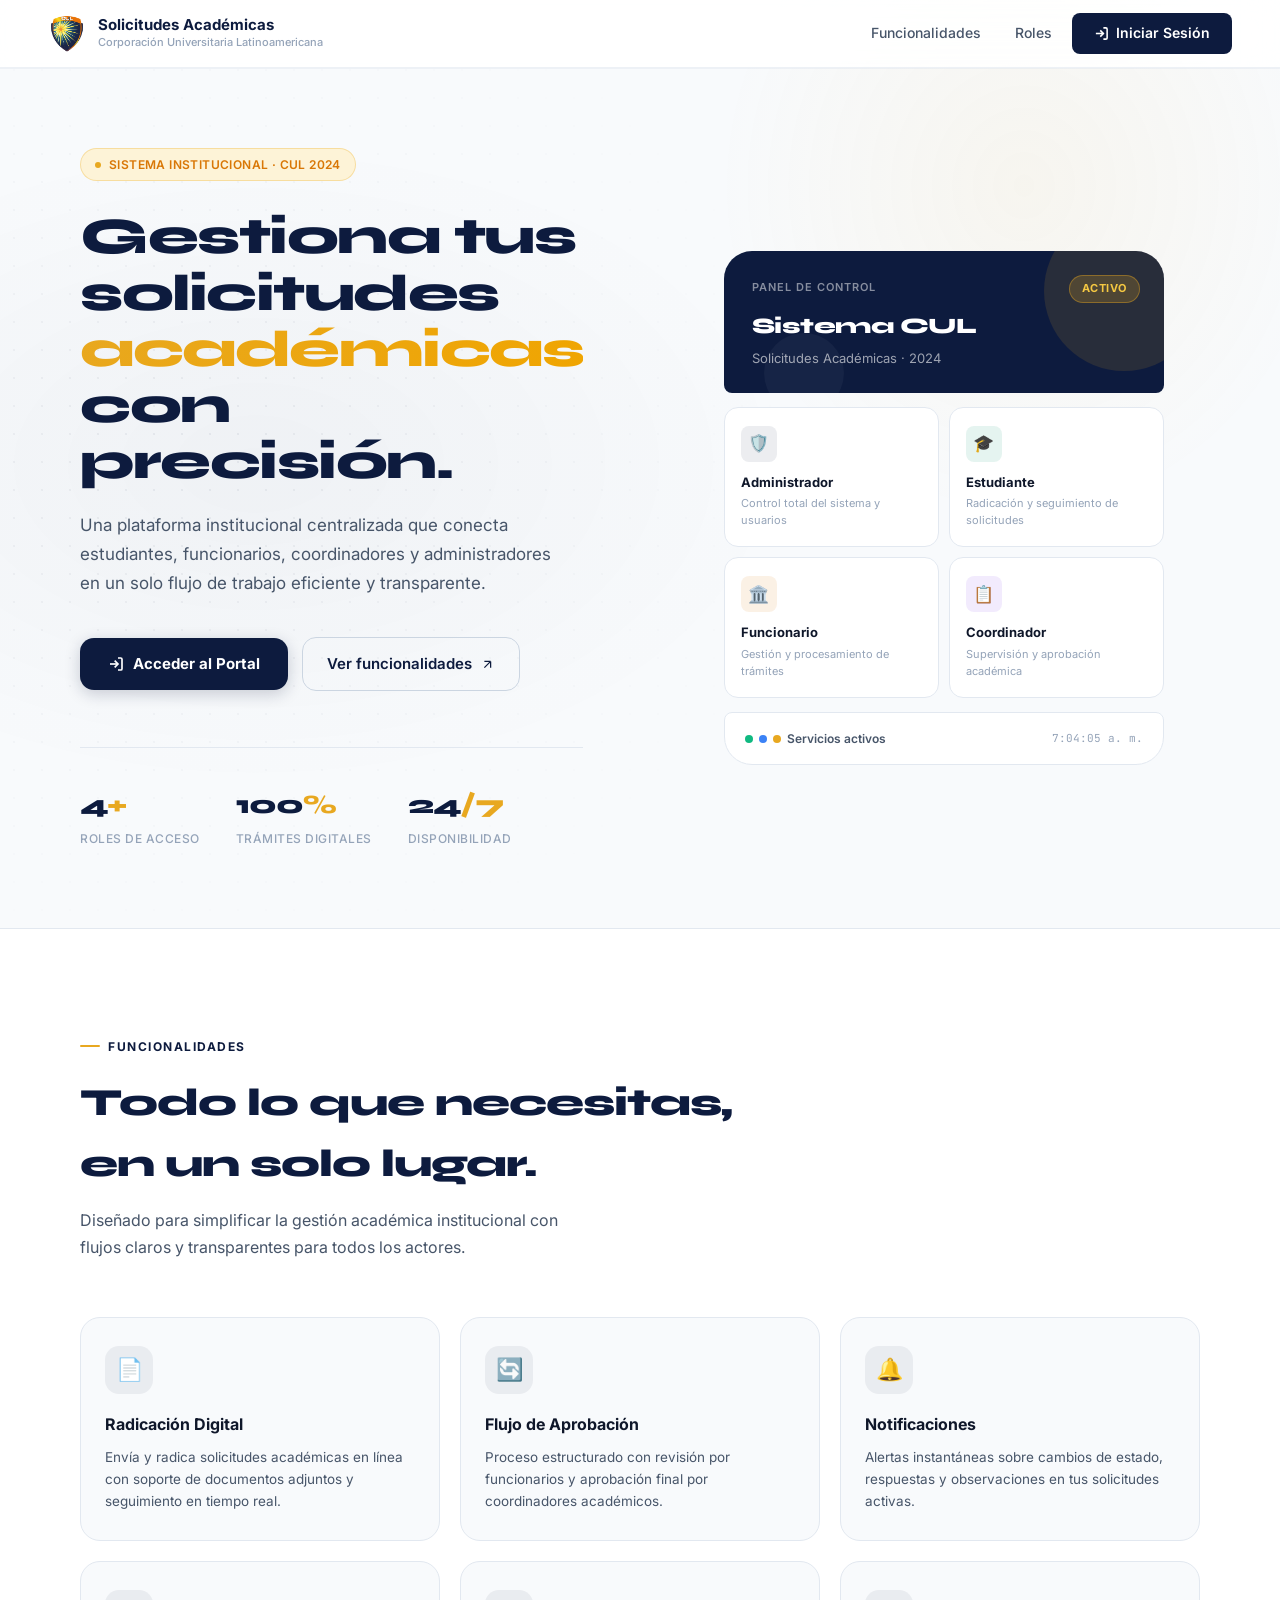
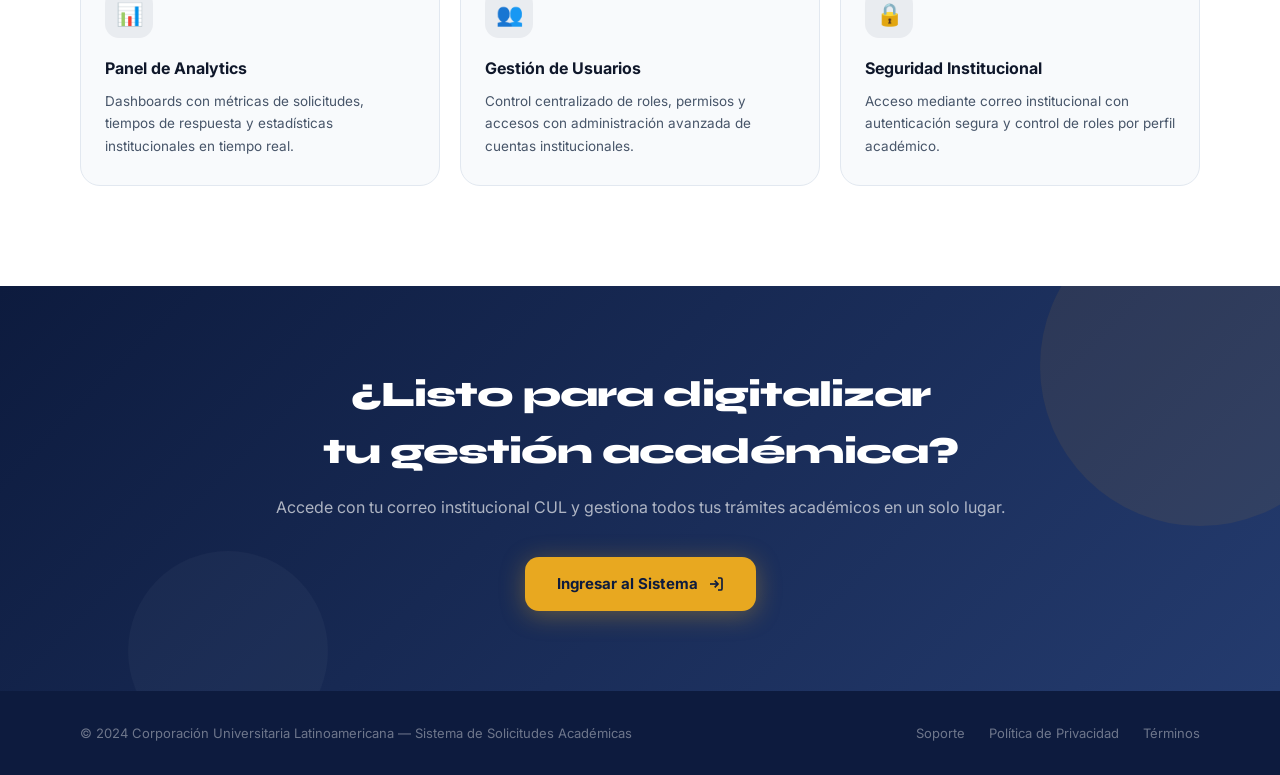
==== commit 059aefb7: "Landing + login pro finalizado" ====
--- a/frontend/index.html
+++ b/frontend/index.html
@@ -4,87 +4,235 @@
 <head>
     <meta charset="UTF-8">
     <meta name="viewport" content="width=device-width, initial-scale=1.0">
-    <title>Portal — Solicitudes Académicas</title>
-    <meta name="description" content="Portal de acceso al sistema de solicitudes académicas universitarias">
-    <link href="https://fonts.googleapis.com/css2?family=Inter:wght@400;500;600;700;800&display=swap" rel="stylesheet">
+    <title>Solicitudes Académicas — Corporación Universitaria Latinoamericana</title>
+    <meta name="description"
+        content="Plataforma institucional centralizada para la gestión de solicitudes académicas de la Corporación Universitaria Latinoamericana">
     <link rel="stylesheet" href="css/global.css">
-    <link rel="stylesheet" href="css/login.css">
+    <link rel="stylesheet" href="css/landing.css">
 </head>
 
 <body>
 
-    <div class="portal-wrap">
-
-        <!-- ENCABEZADO -->
-        <div class="portal-header">
-            <img src="assets/img/logo-ul-horizontal.png" alt="Logo Universidad" class="portal-logo-img">
-            <h1>Solicitudes Académicas</h1>
-            <p>PORTAL DE ACCESO</p>
-        </div>
-
-        <!-- TARJETA PRINCIPAL -->
-        <div class="portal-card">
-            <div class="linea-superior"></div>
-            <div class="card-body">
-
-                <!-- FORMULARIO DE LOGIN -->
-                <div id="formulario-login" class="animar-entrada">
-                    <div class="etiqueta-seccion">Iniciar sesión</div>
-
-                    <div class="mensaje-error" id="error-login">
-                        <span>⚠</span>
-                        <span id="texto-error-login">Correo o contraseña incorrectos</span>
-                    </div>
-
-                    <div class="campo-grupo">
-                        <label for="f-correo">Correo institucional</label>
-                        <input type="email" id="f-correo" placeholder="usuario@correo.edu" autocomplete="email">
-                    </div>
-
-                    <div class="campo-grupo">
-                        <label for="f-contrasena">Contraseña</label>
-                        <div class="campo-password">
-                            <input type="password" id="f-contrasena" placeholder="Tu contraseña"
-                                autocomplete="current-password">
-                            <button type="button" class="btn-ver-password" id="btn-toggle-password"
-                                aria-label="Mostrar contraseña">
-                                <span id="icono-ojo">👁</span>
-                            </button>
-                        </div>
-                    </div>
-
-                    <button class="btn-ingresar" id="btn-login" onclick="iniciarSesion()">
-                        <span id="btn-login-texto">Ingresar</span>
-                        <span id="btn-login-spinner" class="spinner" style="display:none;"></span>
-                    </button>
-                </div>
-
-                <!-- PANTALLA DE REDIRECCION -->
-                <div id="pantalla-exito" style="display:none;" class="animar-entrada">
-                    <div class="pantalla-redireccion">
-                        <span class="icono-redireccion" id="icono-redireccion">✅</span>
-                        <div class="texto-redireccion" id="texto-redireccion">Bienvenido/a</div>
-                        <div class="subtexto-redireccion" id="subtexto-redireccion">Preparando tu entorno</div>
-                        <div class="barra-progreso">
-                            <div class="relleno-barra" id="relleno-barra"></div>
-                        </div>
-                    </div>
-                </div>
-
-            </div>
-        </div>
-
-        <!-- PIE -->
-        <div class="portal-footer">
-            Sistema de Solicitudes Académicas &copy; 2024
-        </div>
+    <div id="landing">
+
+        <!-- ═══════════════════════════════════════════════════════
+             NAVBAR
+             ═══════════════════════════════════════════════════════ -->
+        <nav class="land-nav">
+            <div class="land-nav-brand">
+                <div class="land-nav-logo-wrap">
+                    <img src="assets/img/logo-cul.jpg" alt="Logo CUL">
+                </div>
+                <div>
+                    <div class="land-nav-title">Solicitudes Académicas</div>
+                    <div class="land-nav-sub">Corporación Universitaria Latinoamericana</div>
+                </div>
+            </div>
+            <div class="land-nav-links">
+                <a href="#features" class="land-nav-link">Funcionalidades</a>
+                <a href="#roles" class="land-nav-link">Roles</a>
+                <a href="login.html" class="land-nav-cta">
+                    <svg width="15" height="15" viewBox="0 0 24 24" fill="none" stroke="currentColor"
+                        stroke-width="2.5">
+                        <path d="M15 3h4a2 2 0 012 2v14a2 2 0 01-2 2h-4" />
+                        <polyline points="10 17 15 12 10 7" />
+                        <line x1="15" y1="12" x2="3" y2="12" />
+                    </svg>
+                    Iniciar Sesión
+                </a>
+            </div>
+        </nav>
+
+        <!-- ═══════════════════════════════════════════════════════
+             HERO
+             ═══════════════════════════════════════════════════════ -->
+        <section class="land-hero">
+            <div class="land-hero-bg"></div>
+
+            <div class="land-hero-left">
+                <div class="land-hero-badge">
+                    <div class="land-hero-badge-dot"></div>
+                    Sistema Institucional · CUL 2024
+                </div>
+                <h1 class="land-hero-headline">
+                    Gestiona tus<br>
+                    solicitudes<br>
+                    <em>académicas</em><br>
+                    con precisión.
+                </h1>
+                <p class="land-hero-desc">
+                    Una plataforma institucional centralizada que conecta estudiantes, funcionarios, coordinadores y
+                    administradores en un solo flujo de trabajo eficiente y transparente.
+                </p>
+                <div class="land-hero-actions">
+                    <a href="login.html" class="land-btn-primary">
+                        <svg width="16" height="16" viewBox="0 0 24 24" fill="none" stroke="currentColor"
+                            stroke-width="2.5">
+                            <path d="M15 3h4a2 2 0 012 2v14a2 2 0 01-2 2h-4" />
+                            <polyline points="10 17 15 12 10 7" />
+                            <line x1="15" y1="12" x2="3" y2="12" />
+                        </svg>
+                        Acceder al Portal
+                    </a>
+                    <a href="#features" class="land-btn-secondary">
+                        Ver funcionalidades
+                        <svg width="15" height="15" viewBox="0 0 24 24" fill="none" stroke="currentColor"
+                            stroke-width="2">
+                            <path d="M7 17L17 7M17 7H7M17 7v10" />
+                        </svg>
+                    </a>
+                </div>
+                <div class="land-hero-stats">
+                    <div class="land-stat-item">
+                        <div class="land-stat-num">4<span>+</span></div>
+                        <div class="land-stat-label">Roles de acceso</div>
+                    </div>
+                    <div class="land-stat-item">
+                        <div class="land-stat-num">100<span>%</span></div>
+                        <div class="land-stat-label">Trámites digitales</div>
+                    </div>
+                    <div class="land-stat-item">
+                        <div class="land-stat-num">24<span>/7</span></div>
+                        <div class="land-stat-label">Disponibilidad</div>
+                    </div>
+                </div>
+            </div>
+
+            <div class="land-hero-right" id="roles">
+                <div class="land-hero-visual">
+                    <div class="land-visual-header">
+                        <div class="land-vh-label">Panel de control</div>
+                        <div class="land-vh-title">Sistema CUL</div>
+                        <div class="land-vh-sub">Solicitudes Académicas · 2024</div>
+                        <div class="land-vh-badge">ACTIVO</div>
+                    </div>
+                    <div class="land-role-cards">
+                        <div class="land-role-card">
+                            <div class="land-rc-icon land-admin">🛡️</div>
+                            <div class="land-rc-title">Administrador</div>
+                            <div class="land-rc-desc">Control total del sistema y usuarios</div>
+                        </div>
+                        <div class="land-role-card">
+                            <div class="land-rc-icon land-student">🎓</div>
+                            <div class="land-rc-title">Estudiante</div>
+                            <div class="land-rc-desc">Radicación y seguimiento de solicitudes</div>
+                        </div>
+                        <div class="land-role-card">
+                            <div class="land-rc-icon land-official">🏛️</div>
+                            <div class="land-rc-title">Funcionario</div>
+                            <div class="land-rc-desc">Gestión y procesamiento de trámites</div>
+                        </div>
+                        <div class="land-role-card">
+                            <div class="land-rc-icon land-coord">📋</div>
+                            <div class="land-rc-title">Coordinador</div>
+                            <div class="land-rc-desc">Supervisión y aprobación académica</div>
+                        </div>
+                    </div>
+                    <div class="land-visual-footer">
+                        <div class="land-vf-dot-row">
+                            <div class="land-vf-dot land-green"></div>
+                            <div class="land-vf-dot land-blue"></div>
+                            <div class="land-vf-dot land-gold"></div>
+                            <span class="land-vf-text">Servicios activos</span>
+                        </div>
+                        <div class="land-vf-time" id="live-time">--:--:--</div>
+                    </div>
+                </div>
+            </div>
+        </section>
+
+        <!-- ═══════════════════════════════════════════════════════
+             FEATURES
+             ═══════════════════════════════════════════════════════ -->
+        <section class="land-features" id="features">
+            <div class="land-section-label">Funcionalidades</div>
+            <h2 class="land-section-title">Todo lo que necesitas,<br>en un solo lugar.</h2>
+            <p class="land-section-desc">
+                Diseñado para simplificar la gestión académica institucional con flujos claros y transparentes para
+                todos los actores.
+            </p>
+            <div class="land-features-grid">
+                <div class="land-feat-card">
+                    <div class="land-feat-icon">📄</div>
+                    <div class="land-feat-title">Radicación Digital</div>
+                    <div class="land-feat-desc">Envía y radica solicitudes académicas en línea con soporte de documentos
+                        adjuntos y seguimiento en tiempo real.</div>
+                </div>
+                <div class="land-feat-card">
+                    <div class="land-feat-icon">🔄</div>
+                    <div class="land-feat-title">Flujo de Aprobación</div>
+                    <div class="land-feat-desc">Proceso estructurado con revisión por funcionarios y aprobación final por
+                        coordinadores académicos.</div>
+                </div>
+                <div class="land-feat-card">
+                    <div class="land-feat-icon">🔔</div>
+                    <div class="land-feat-title">Notificaciones</div>
+                    <div class="land-feat-desc">Alertas instantáneas sobre cambios de estado, respuestas y
+                        observaciones en tus solicitudes activas.</div>
+                </div>
+                <div class="land-feat-card">
+                    <div class="land-feat-icon">📊</div>
+                    <div class="land-feat-title">Panel de Analytics</div>
+                    <div class="land-feat-desc">Dashboards con métricas de solicitudes, tiempos de respuesta y
+                        estadísticas institucionales en tiempo real.</div>
+                </div>
+                <div class="land-feat-card">
+                    <div class="land-feat-icon">👥</div>
+                    <div class="land-feat-title">Gestión de Usuarios</div>
+                    <div class="land-feat-desc">Control centralizado de roles, permisos y accesos con administración
+                        avanzada de cuentas institucionales.</div>
+                </div>
+                <div class="land-feat-card">
+                    <div class="land-feat-icon">🔒</div>
+                    <div class="land-feat-title">Seguridad Institucional</div>
+                    <div class="land-feat-desc">Acceso mediante correo institucional con autenticación segura y control
+                        de roles por perfil académico.</div>
+                </div>
+            </div>
+        </section>
+
+        <!-- ═══════════════════════════════════════════════════════
+             CTA
+             ═══════════════════════════════════════════════════════ -->
+        <section class="land-cta">
+            <div class="land-cta-content">
+                <h2 class="land-cta-title">¿Listo para digitalizar<br>tu gestión académica?</h2>
+                <p class="land-cta-desc">Accede con tu correo institucional CUL y gestiona todos tus trámites
+                    académicos en un solo lugar.</p>
+                <a href="login.html" class="land-btn-gold">
+                    Ingresar al Sistema
+                    <svg width="16" height="16" viewBox="0 0 24 24" fill="none" stroke="currentColor" stroke-width="2.5">
+                        <path d="M15 3h4a2 2 0 012 2v14a2 2 0 01-2 2h-4" />
+                        <polyline points="10 17 15 12 10 7" />
+                        <line x1="15" y1="12" x2="3" y2="12" />
+                    </svg>
+                </a>
+            </div>
+        </section>
+
+        <!-- ═══════════════════════════════════════════════════════
+             FOOTER
+             ═══════════════════════════════════════════════════════ -->
+        <footer class="land-footer">
+            <div class="land-footer-copy">© 2024 Corporación Universitaria Latinoamericana — Sistema de Solicitudes
+                Académicas</div>
+            <div class="land-footer-links">
+                <a href="#" class="land-footer-link">Soporte</a>
+                <a href="#" class="land-footer-link">Política de Privacidad</a>
+                <a href="#" class="land-footer-link">Términos</a>
+            </div>
+        </footer>
+
     </div>
 
-    <script src="js/utils/helpers.js"></script>
-    <script src="js/utils/auth.js"></script>
-    <script src="js/api.js"></script>
-    <script src="js/utils/ui.js"></script>
-    <script src="js/login.js"></script>
+    <script>
+        function updateClock() {
+            var el = document.getElementById('live-time');
+            if (el) el.textContent = new Date().toLocaleTimeString('es-CO');
+        }
+        setInterval(updateClock, 1000);
+        updateClock();
+    </script>
 </body>
 
 </html>
--- a/frontend/css/landing.css
+++ b/frontend/css/landing.css
@@ -0,0 +1,821 @@
+/* 
+   LANDING.CSS — Página principal (landing page)
+   Layout: Navbar + Hero + Features + CTA + Footer
+   Prefijos: land- (sin conflictos con global.css ni login.css)
+   Colores acento: --land-gold (locals, NO contaminan global.css)
+*/
+
+/* ─── Variables locales ─────────────────────────────────────── */
+:root {
+    --land-navy: #0D1B3E;
+    --land-navy-mid: #1A2F5A;
+    --land-navy-light: #243B6E;
+    --land-gold: #E8A820;
+    --land-gold-light: #F5C842;
+    --land-gold-pale: #FDF3D7;
+    --land-white: #FFFFFF;
+    --land-surface: #F8FAFC;
+    --land-surface-2: #F1F5F9;
+    --land-border: #E2E8F0;
+    --land-border-2: #CBD5E1;
+    --land-text-primary: #0F172A;
+    --land-text-secondary: #475569;
+    --land-text-muted: #94A3B8;
+    --land-shadow-sm: 0 1px 3px rgba(0, 0, 0, .06), 0 1px 2px rgba(0, 0, 0, .04);
+    --land-shadow-md: 0 4px 16px rgba(0, 0, 0, .08), 0 2px 6px rgba(0, 0, 0, .04);
+    --land-shadow-lg: 0 20px 60px rgba(13, 27, 62, .12), 0 8px 24px rgba(13, 27, 62, .06);
+    --land-radius-sm: 8px;
+    --land-radius-md: 14px;
+    --land-radius-lg: 20px;
+    --land-radius-xl: 28px;
+    --land-transition: all .22s cubic-bezier(.4, 0, .2, 1);
+}
+
+/* ─── Reset landing body ────────────────────────────────────── */
+#landing {
+    min-height: 100vh;
+    display: flex;
+    flex-direction: column;
+}
+
+/* ═══════════════════════════════════════════════════════════════
+   NAVBAR
+   ═══════════════════════════════════════════════════════════════ */
+.land-nav {
+    position: fixed;
+    top: 0;
+    left: 0;
+    right: 0;
+    z-index: 100;
+    display: flex;
+    align-items: center;
+    justify-content: space-between;
+    padding: 0 48px;
+    height: 68px;
+    background: rgba(255, 255, 255, .88);
+    backdrop-filter: blur(16px);
+    -webkit-backdrop-filter: blur(16px);
+    border-bottom: 1px solid rgba(226, 232, 240, .6);
+    box-shadow: 0 1px 0 rgba(226, 232, 240, .5);
+}
+
+.land-nav-brand {
+    display: flex;
+    align-items: center;
+    gap: 12px;
+}
+
+.land-nav-logo-wrap {
+    width: 38px;
+    height: 38px;
+    border-radius: 10px;
+    overflow: hidden;
+    flex-shrink: 0;
+}
+
+.land-nav-logo-wrap img {
+    width: 100%;
+    height: 100%;
+    object-fit: cover;
+}
+
+.land-nav-title {
+    font-size: 15px;
+    font-weight: 700;
+    color: var(--land-navy);
+    line-height: 1.2;
+}
+
+.land-nav-sub {
+    font-size: 11px;
+    color: var(--land-text-muted);
+    font-weight: 500;
+}
+
+.land-nav-links {
+    display: flex;
+    align-items: center;
+    gap: 6px;
+}
+
+.land-nav-link {
+    padding: 7px 14px;
+    border-radius: var(--land-radius-sm);
+    font-size: 14px;
+    font-weight: 500;
+    color: var(--land-text-secondary);
+    cursor: pointer;
+    transition: var(--land-transition);
+    text-decoration: none;
+    border: none;
+    background: none;
+    font-family: var(--font-sans);
+}
+
+.land-nav-link:hover {
+    background: var(--land-surface-2);
+    color: var(--land-navy);
+}
+
+.land-nav-cta {
+    padding: 9px 22px;
+    border-radius: var(--land-radius-sm);
+    font-size: 14px;
+    font-weight: 600;
+    background: var(--land-navy);
+    color: var(--land-white);
+    border: none;
+    cursor: pointer;
+    transition: var(--land-transition);
+    display: flex;
+    align-items: center;
+    gap: 7px;
+    text-decoration: none;
+    font-family: var(--font-sans);
+}
+
+.land-nav-cta:hover {
+    background: var(--land-navy-mid);
+    box-shadow: 0 4px 14px rgba(13, 27, 62, .25);
+    transform: translateY(-1px);
+}
+
+/* ═══════════════════════════════════════════════════════════════
+   HERO
+   ═══════════════════════════════════════════════════════════════ */
+.land-hero {
+    padding-top: 68px;
+    min-height: 100vh;
+    display: grid;
+    grid-template-columns: 1fr 1fr;
+    position: relative;
+    overflow: hidden;
+}
+
+.land-hero-bg {
+    position: absolute;
+    inset: 0;
+    z-index: 0;
+    background:
+        radial-gradient(ellipse 60% 50% at 20% 50%, rgba(13, 27, 62, .04) 0%, transparent 70%),
+        radial-gradient(ellipse 40% 60% at 80% 20%, rgba(232, 168, 32, .06) 0%, transparent 60%),
+        var(--land-surface);
+}
+
+.land-hero-bg::before {
+    content: '';
+    position: absolute;
+    inset: 0;
+    background-image: radial-gradient(circle, rgba(13, 27, 62, .06) 1px, transparent 1px);
+    background-size: 28px 28px;
+    mask-image: radial-gradient(ellipse 70% 80% at 15% 50%, black 0%, transparent 70%);
+    -webkit-mask-image: radial-gradient(ellipse 70% 80% at 15% 50%, black 0%, transparent 70%);
+}
+
+/* ─── Hero Left ──────────────────────────────────────────────── */
+.land-hero-left {
+    position: relative;
+    z-index: 1;
+    display: flex;
+    flex-direction: column;
+    justify-content: center;
+    padding: 80px 64px 80px 80px;
+    animation: landFadeUp .6s ease both;
+}
+
+.land-hero-badge {
+    display: inline-flex;
+    align-items: center;
+    gap: 8px;
+    background: var(--land-gold-pale);
+    border: 1px solid rgba(232, 168, 32, .3);
+    border-radius: 99px;
+    padding: 6px 14px;
+    font-size: 12px;
+    font-weight: 600;
+    color: #D97706;
+    letter-spacing: .4px;
+    text-transform: uppercase;
+    margin-bottom: 28px;
+    width: fit-content;
+}
+
+.land-hero-badge-dot {
+    width: 6px;
+    height: 6px;
+    border-radius: 50%;
+    background: var(--land-gold);
+    animation: landPulse 2s infinite;
+}
+
+.land-hero-headline {
+    font-size: clamp(36px, 4vw, 52px);
+    font-weight: 800;
+    line-height: 1.1;
+    color: var(--land-navy);
+    margin-bottom: 20px;
+    letter-spacing: -1.5px;
+    font-family: var(--font-display);
+}
+
+.land-hero-headline em {
+    font-style: normal;
+    background: linear-gradient(135deg, var(--land-gold) 0%, #F0A500 100%);
+    -webkit-background-clip: text;
+    -webkit-text-fill-color: transparent;
+    background-clip: text;
+}
+
+.land-hero-desc {
+    font-size: 17px;
+    color: var(--land-text-secondary);
+    line-height: 1.7;
+    max-width: 480px;
+    margin-bottom: 40px;
+    font-weight: 400;
+}
+
+.land-hero-actions {
+    display: flex;
+    align-items: center;
+    gap: 14px;
+    margin-bottom: 56px;
+}
+
+.land-btn-primary {
+    padding: 14px 28px;
+    border-radius: var(--land-radius-md);
+    font-size: 15px;
+    font-weight: 700;
+    background: var(--land-navy);
+    color: var(--land-white);
+    border: none;
+    cursor: pointer;
+    transition: var(--land-transition);
+    display: inline-flex;
+    align-items: center;
+    gap: 9px;
+    box-shadow: 0 4px 16px rgba(13, 27, 62, .2);
+    text-decoration: none;
+    font-family: var(--font-sans);
+}
+
+.land-btn-primary:hover {
+    background: var(--land-navy-light);
+    transform: translateY(-2px);
+    box-shadow: 0 8px 28px rgba(13, 27, 62, .28);
+}
+
+.land-btn-primary:active {
+    transform: translateY(0);
+}
+
+.land-btn-secondary {
+    padding: 14px 24px;
+    border-radius: var(--land-radius-md);
+    font-size: 15px;
+    font-weight: 600;
+    background: transparent;
+    color: var(--land-navy);
+    border: 1.5px solid var(--land-border-2);
+    cursor: pointer;
+    transition: var(--land-transition);
+    display: inline-flex;
+    align-items: center;
+    gap: 8px;
+    text-decoration: none;
+    font-family: var(--font-sans);
+}
+
+.land-btn-secondary:hover {
+    background: var(--land-surface-2);
+    border-color: var(--land-navy);
+}
+
+.land-hero-stats {
+    display: flex;
+    gap: 36px;
+    padding-top: 36px;
+    border-top: 1px solid var(--land-border);
+}
+
+.land-stat-item {
+    display: flex;
+    flex-direction: column;
+    gap: 3px;
+}
+
+.land-stat-num {
+    font-size: 26px;
+    font-weight: 800;
+    color: var(--land-navy);
+    letter-spacing: -1px;
+    font-family: var(--font-display);
+}
+
+.land-stat-num span {
+    color: var(--land-gold);
+}
+
+.land-stat-label {
+    font-size: 12px;
+    color: var(--land-text-muted);
+    font-weight: 500;
+    text-transform: uppercase;
+    letter-spacing: .5px;
+}
+
+/* ─── Hero Right ─────────────────────────────────────────────── */
+.land-hero-right {
+    position: relative;
+    z-index: 1;
+    display: flex;
+    align-items: center;
+    justify-content: center;
+    padding: 100px 80px 80px 40px;
+}
+
+.land-hero-visual {
+    width: 100%;
+    max-width: 440px;
+    display: flex;
+    flex-direction: column;
+    gap: 14px;
+    animation: landFloatUp .8s cubic-bezier(.22, 1, .36, 1) both;
+}
+
+.land-visual-header {
+    background: var(--land-navy);
+    border-radius: var(--land-radius-xl) var(--land-radius-xl) var(--land-radius-sm) var(--land-radius-sm);
+    padding: 28px 28px 24px;
+    color: var(--land-white);
+    position: relative;
+    overflow: hidden;
+}
+
+.land-visual-header::before {
+    content: '';
+    position: absolute;
+    top: -40px;
+    right: -40px;
+    width: 160px;
+    height: 160px;
+    border-radius: 50%;
+    background: rgba(232, 168, 32, .12);
+}
+
+.land-visual-header::after {
+    content: '';
+    position: absolute;
+    bottom: -20px;
+    left: 40px;
+    width: 80px;
+    height: 80px;
+    border-radius: 50%;
+    background: rgba(255, 255, 255, .04);
+}
+
+.land-vh-label {
+    font-size: 11px;
+    font-weight: 600;
+    color: rgba(255, 255, 255, .5);
+    letter-spacing: 1px;
+    text-transform: uppercase;
+    margin-bottom: 12px;
+}
+
+.land-vh-title {
+    font-size: 22px;
+    font-weight: 800;
+    letter-spacing: -.5px;
+    margin-bottom: 4px;
+    font-family: var(--font-display);
+}
+
+.land-vh-sub {
+    font-size: 13px;
+    color: rgba(255, 255, 255, .6);
+}
+
+.land-vh-badge {
+    position: absolute;
+    top: 24px;
+    right: 24px;
+    background: rgba(232, 168, 32, .2);
+    border: 1px solid rgba(232, 168, 32, .4);
+    border-radius: 99px;
+    padding: 4px 12px;
+    font-size: 11px;
+    font-weight: 700;
+    color: var(--land-gold-light);
+    letter-spacing: .5px;
+}
+
+.land-role-cards {
+    display: grid;
+    grid-template-columns: 1fr 1fr;
+    gap: 10px;
+}
+
+.land-role-card {
+    background: var(--land-white);
+    border: 1px solid var(--land-border);
+    border-radius: var(--land-radius-md);
+    padding: 18px 16px;
+    transition: var(--land-transition);
+    cursor: default;
+}
+
+.land-role-card:hover {
+    border-color: var(--land-gold);
+    box-shadow: 0 4px 20px rgba(232, 168, 32, .12);
+    transform: translateY(-2px);
+}
+
+.land-rc-icon {
+    width: 36px;
+    height: 36px;
+    border-radius: var(--land-radius-sm);
+    display: flex;
+    align-items: center;
+    justify-content: center;
+    font-size: 17px;
+    margin-bottom: 10px;
+}
+
+.land-rc-icon.land-admin {
+    background: rgba(13, 27, 62, .08);
+}
+
+.land-rc-icon.land-student {
+    background: rgba(5, 150, 105, .1);
+}
+
+.land-rc-icon.land-official {
+    background: rgba(217, 119, 6, .1);
+}
+
+.land-rc-icon.land-coord {
+    background: rgba(124, 58, 237, .1);
+}
+
+.land-rc-title {
+    font-size: 13px;
+    font-weight: 700;
+    color: var(--land-text-primary);
+    margin-bottom: 3px;
+}
+
+.land-rc-desc {
+    font-size: 11px;
+    color: var(--land-text-muted);
+    line-height: 1.5;
+}
+
+.land-visual-footer {
+    background: var(--land-white);
+    border: 1px solid var(--land-border);
+    border-radius: var(--land-radius-sm) var(--land-radius-sm) var(--land-radius-xl) var(--land-radius-xl);
+    padding: 16px 20px;
+    display: flex;
+    align-items: center;
+    justify-content: space-between;
+}
+
+.land-vf-dot-row {
+    display: flex;
+    align-items: center;
+    gap: 6px;
+}
+
+.land-vf-dot {
+    width: 8px;
+    height: 8px;
+    border-radius: 50%;
+}
+
+.land-vf-dot.land-green {
+    background: #10B981;
+    animation: landBlink 2s infinite;
+}
+
+.land-vf-dot.land-blue {
+    background: #3B82F6;
+    animation: landBlink 2s .4s infinite;
+}
+
+.land-vf-dot.land-gold {
+    background: var(--land-gold);
+    animation: landBlink 2s .8s infinite;
+}
+
+.land-vf-text {
+    font-size: 12px;
+    font-weight: 600;
+    color: var(--land-text-secondary);
+}
+
+.land-vf-time {
+    font-size: 11px;
+    color: var(--land-text-muted);
+    font-family: var(--font-mono);
+}
+
+/* ═══════════════════════════════════════════════════════════════
+   FEATURES
+   ═══════════════════════════════════════════════════════════════ */
+.land-features {
+    padding: 100px 80px;
+    background: var(--land-white);
+    border-top: 1px solid var(--land-border);
+}
+
+.land-section-label {
+    display: inline-flex;
+    align-items: center;
+    gap: 8px;
+    font-size: 12px;
+    font-weight: 700;
+    color: var(--land-navy);
+    letter-spacing: 1.5px;
+    text-transform: uppercase;
+    margin-bottom: 16px;
+}
+
+.land-section-label::before {
+    content: '';
+    width: 20px;
+    height: 2px;
+    background: var(--land-gold);
+    border-radius: 2px;
+}
+
+.land-section-title {
+    font-size: clamp(28px, 3vw, 40px);
+    font-weight: 800;
+    color: var(--land-navy);
+    letter-spacing: -1px;
+    margin-bottom: 12px;
+    font-family: var(--font-display);
+}
+
+.land-section-desc {
+    font-size: 16px;
+    color: var(--land-text-secondary);
+    max-width: 520px;
+    line-height: 1.7;
+    margin-bottom: 56px;
+}
+
+.land-features-grid {
+    display: grid;
+    grid-template-columns: repeat(3, 1fr);
+    gap: 20px;
+}
+
+.land-feat-card {
+    background: var(--land-surface);
+    border: 1px solid var(--land-border);
+    border-radius: var(--land-radius-lg);
+    padding: 28px 24px;
+    transition: var(--land-transition);
+    cursor: default;
+}
+
+.land-feat-card:hover {
+    background: var(--land-white);
+    box-shadow: var(--land-shadow-md);
+    transform: translateY(-4px);
+    border-color: rgba(13, 27, 62, .15);
+}
+
+.land-feat-icon {
+    width: 48px;
+    height: 48px;
+    border-radius: var(--land-radius-md);
+    display: flex;
+    align-items: center;
+    justify-content: center;
+    font-size: 22px;
+    margin-bottom: 18px;
+    background: rgba(13, 27, 62, .06);
+}
+
+.land-feat-title {
+    font-size: 16px;
+    font-weight: 700;
+    color: var(--land-text-primary);
+    margin-bottom: 8px;
+}
+
+.land-feat-desc {
+    font-size: 13.5px;
+    color: var(--land-text-secondary);
+    line-height: 1.65;
+}
+
+/* ═══════════════════════════════════════════════════════════════
+   CTA
+   ═══════════════════════════════════════════════════════════════ */
+.land-cta {
+    padding: 80px;
+    background: linear-gradient(135deg, var(--land-navy) 0%, var(--land-navy-light) 100%);
+    position: relative;
+    overflow: hidden;
+}
+
+.land-cta::before {
+    content: '';
+    position: absolute;
+    top: -80px;
+    right: -80px;
+    width: 320px;
+    height: 320px;
+    border-radius: 50%;
+    background: rgba(232, 168, 32, .08);
+}
+
+.land-cta::after {
+    content: '';
+    position: absolute;
+    bottom: -60px;
+    left: 10%;
+    width: 200px;
+    height: 200px;
+    border-radius: 50%;
+    background: rgba(255, 255, 255, .03);
+}
+
+.land-cta-content {
+    position: relative;
+    z-index: 1;
+    text-align: center;
+}
+
+.land-cta-title {
+    font-size: 36px;
+    font-weight: 800;
+    color: var(--land-white);
+    letter-spacing: -1px;
+    margin-bottom: 14px;
+    font-family: var(--font-display);
+}
+
+.land-cta-desc {
+    font-size: 16px;
+    color: rgba(255, 255, 255, .65);
+    margin-bottom: 36px;
+}
+
+.land-btn-gold {
+    padding: 15px 32px;
+    border-radius: var(--land-radius-md);
+    font-size: 15px;
+    font-weight: 700;
+    background: var(--land-gold);
+    color: var(--land-navy);
+    border: none;
+    cursor: pointer;
+    transition: var(--land-transition);
+    display: inline-flex;
+    align-items: center;
+    gap: 10px;
+    box-shadow: 0 4px 24px rgba(232, 168, 32, .35);
+    text-decoration: none;
+    font-family: var(--font-sans);
+}
+
+.land-btn-gold:hover {
+    background: var(--land-gold-light);
+    transform: translateY(-2px);
+    box-shadow: 0 8px 36px rgba(232, 168, 32, .45);
+}
+
+/* ═══════════════════════════════════════════════════════════════
+   FOOTER
+   ═══════════════════════════════════════════════════════════════ */
+.land-footer {
+    background: var(--land-navy);
+    padding: 32px 80px;
+    display: flex;
+    align-items: center;
+    justify-content: space-between;
+}
+
+.land-footer-copy {
+    font-size: 13px;
+    color: rgba(255, 255, 255, .4);
+}
+
+.land-footer-links {
+    display: flex;
+    gap: 24px;
+}
+
+.land-footer-link {
+    font-size: 13px;
+    color: rgba(255, 255, 255, .4);
+    text-decoration: none;
+    transition: color .15s;
+}
+
+.land-footer-link:hover {
+    color: var(--land-gold);
+}
+
+/* ═══════════════════════════════════════════════════════════════
+   ANIMACIONES
+   ═══════════════════════════════════════════════════════════════ */
+@keyframes landPulse {
+    0%, 100% { opacity: 1; transform: scale(1); }
+    50% { opacity: .5; transform: scale(.7); }
+}
+
+@keyframes landFloatUp {
+    from { opacity: 0; transform: translateY(30px); }
+    to { opacity: 1; transform: translateY(0); }
+}
+
+@keyframes landFadeUp {
+    from { opacity: 0; transform: translateY(16px); }
+    to { opacity: 1; transform: translateY(0); }
+}
+
+@keyframes landBlink {
+    0%, 100% { opacity: 1; }
+    50% { opacity: .3; }
+}
+
+/* ═══════════════════════════════════════════════════════════════
+   RESPONSIVE
+   ═══════════════════════════════════════════════════════════════ */
+@media (max-width: 900px) {
+    .land-hero {
+        grid-template-columns: 1fr;
+    }
+
+    .land-hero-right {
+        display: none;
+    }
+
+    .land-hero-left {
+        padding: 60px 32px;
+    }
+
+    .land-nav {
+        padding: 0 24px;
+    }
+
+    .land-features {
+        padding: 60px 32px;
+    }
+
+    .land-features-grid {
+        grid-template-columns: 1fr;
+    }
+
+    .land-cta {
+        padding: 60px 32px;
+    }
+
+    .land-footer {
+        padding: 28px 32px;
+        flex-direction: column;
+        gap: 16px;
+    }
+}
+
+@media (max-width: 480px) {
+    .land-hero-left {
+        padding: 48px 20px;
+    }
+
+    .land-hero-actions {
+        flex-direction: column;
+        align-items: stretch;
+    }
+
+    .land-hero-stats {
+        gap: 20px;
+    }
+
+    .land-nav {
+        padding: 0 16px;
+    }
+
+    .land-nav-links .land-nav-link {
+        display: none;
+    }
+
+    .land-features {
+        padding: 48px 20px;
+    }
+
+    .land-cta {
+        padding: 48px 20px;
+    }
+
+    .land-cta-title {
+        font-size: 28px;
+    }
+}
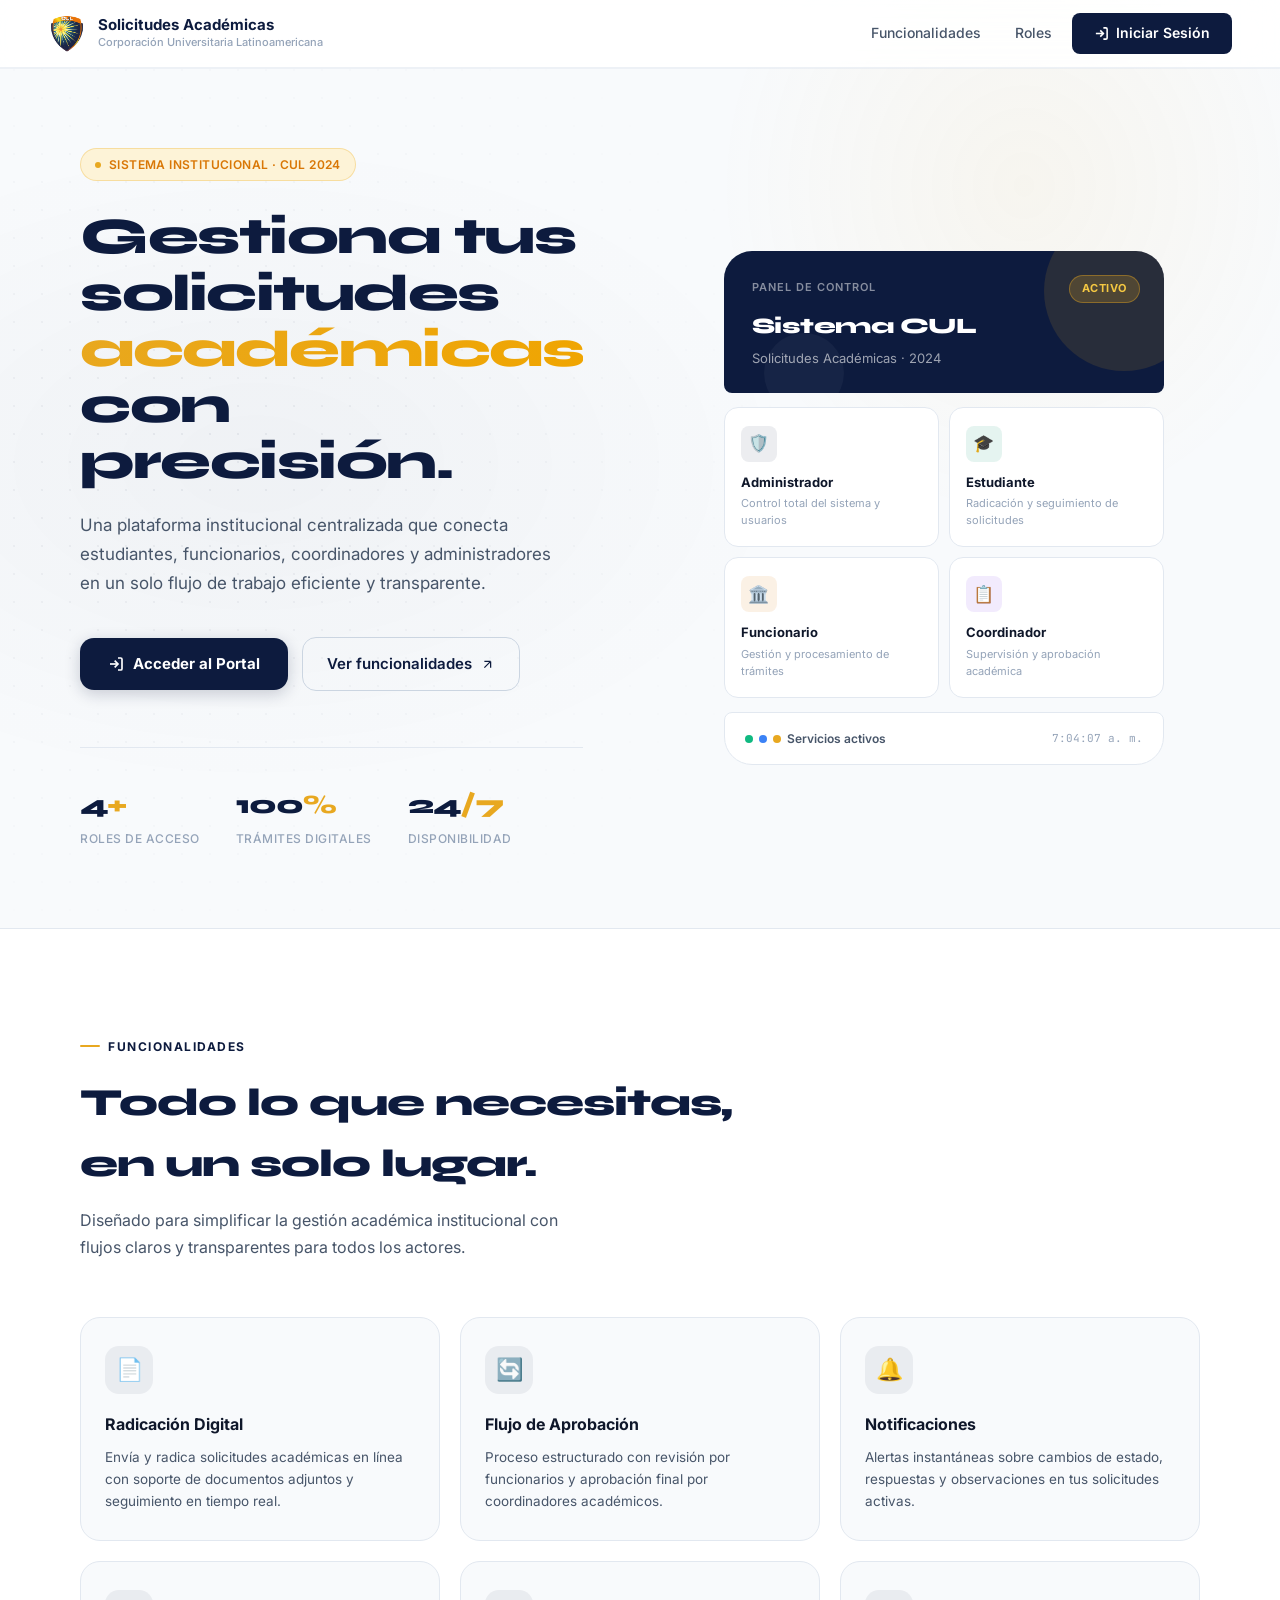
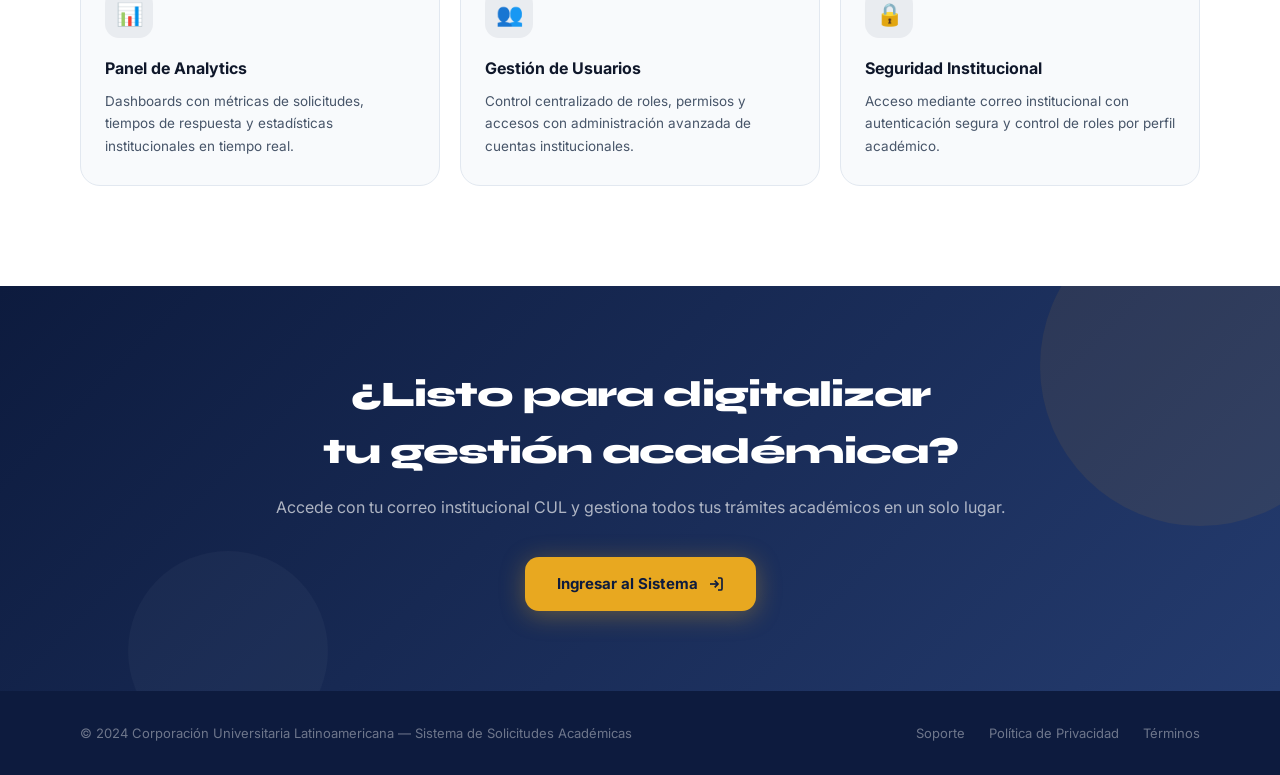
==== commit 5f17ef38: "feat: mejoras panel reportes + PDF + login SVG + estructura frontend" ====
--- a/frontend/index.html
+++ b/frontend/index.html
@@ -31,7 +31,7 @@
             <div class="land-nav-links">
                 <a href="#features" class="land-nav-link">Funcionalidades</a>
                 <a href="#roles" class="land-nav-link">Roles</a>
-                <a href="login.html" class="land-nav-cta">
+                <a href="html/login.html" class="land-nav-cta">
                     <svg width="15" height="15" viewBox="0 0 24 24" fill="none" stroke="currentColor"
                         stroke-width="2.5">
                         <path d="M15 3h4a2 2 0 012 2v14a2 2 0 01-2 2h-4" />
@@ -65,7 +65,7 @@
                     administradores en un solo flujo de trabajo eficiente y transparente.
                 </p>
                 <div class="land-hero-actions">
-                    <a href="login.html" class="land-btn-primary">
+                    <a href="html/login.html" class="land-btn-primary">
                         <svg width="16" height="16" viewBox="0 0 24 24" fill="none" stroke="currentColor"
                             stroke-width="2.5">
                             <path d="M15 3h4a2 2 0 012 2v14a2 2 0 01-2 2h-4" />
@@ -199,7 +199,7 @@
                 <h2 class="land-cta-title">¿Listo para digitalizar<br>tu gestión académica?</h2>
                 <p class="land-cta-desc">Accede con tu correo institucional CUL y gestiona todos tus trámites
                     académicos en un solo lugar.</p>
-                <a href="login.html" class="land-btn-gold">
+                <a href="html/login.html" class="land-btn-gold">
                     Ingresar al Sistema
                     <svg width="16" height="16" viewBox="0 0 24 24" fill="none" stroke="currentColor" stroke-width="2.5">
                         <path d="M15 3h4a2 2 0 012 2v14a2 2 0 01-2 2h-4" />
--- a/frontend/css/global.css
+++ b/frontend/css/global.css
@@ -376,6 +376,7 @@
 .toast.show {
     transform: translateX(0);
     opacity: 1;
+    animation: toastSlideIn 0.3s ease both;
 }
 
 .toast.success {
@@ -503,8 +504,9 @@
 }
 
 .rol-admin {
-    background: var(--danger-soft);
-    color: var(--danger-text);
+    background: rgba(232, 168, 32, .12);
+    color: #B8860B;
+    border: 1px solid rgba(232, 168, 32, .25);
 }
 
 .rol-coordinador {
@@ -629,6 +631,28 @@
     to {
         transform: rotate(360deg);
     }
+}
+
+@keyframes toastSlideIn {
+    from {
+        opacity: 0;
+        transform: translateX(30px);
+    }
+
+    to {
+        opacity: 1;
+        transform: translateX(0);
+    }
+}
+
+.row-highlight-green {
+    background: rgba(5, 150, 105, 0.08) !important;
+    transition: background 0.3s ease;
+}
+
+.row-highlight-red {
+    background: rgba(220, 38, 38, 0.08) !important;
+    transition: background 0.3s ease;
 }
 
 .anim-fade {
@@ -1507,10 +1531,9 @@
 
 /* ── FIX — Bordes laterales oscuros del modal ───────────────── */
 
-/* 1 + 4. Sin padding ni fondo en el contenedor del modal */
+/* 1 + 4. Contenedor del modal visual */
 #modal-json-content {
-    padding: 0 !important;
-    background: transparent !important;
+    background: transparent;
 }
 
 /* 2. La tarjeta ocupa todo el ancho disponible */
@@ -1520,13 +1543,10 @@
     border-radius: 12px;
 }
 
-/* 3. Cualquier div hijo directo también ocupa el 100% */
-#modal-json-content>div {
-    width: 100%;
-}
+/* 3. Eliminado: #modal-json-content>div { width: 100% } rompía el grid */
 
 #modal-json .modal-body {
-    padding: 0 !important;
+    padding: 1.4rem;
 }
 
 .md-header {
@@ -1539,16 +1559,6 @@
     padding: 0 !important;
     overflow: hidden;
     border-radius: 12px;
-}
-
-#modal-json .modal-body {
-    padding: 0 !important;
-    background: transparent !important;
-}
-
-#modal-json-content {
-    padding: 0 !important;
-    margin: 0 !important;
 }
 
 .md-card {
@@ -1671,4 +1681,325 @@
 .doc-file {
     background: #e5e7eb;
     color: #374151;
+}
+
+/* ── DETAIL VIEW (Modal visual de solicitudes) ────────────── */
+
+.detail-container {
+    font-family: inherit;
+}
+
+.detail-grid {
+    display: grid;
+    grid-template-columns: 1fr 1fr;
+    gap: 20px;
+}
+
+.detail-item.full {
+    grid-column: 1 / -1;
+    /* ocupa todo el ancho */
+}
+
+.detail-item {
+    display: flex;
+    flex-direction: column;
+    gap: 6px;
+}
+
+.detail-item.full {
+    margin-top: 16px;
+}
+
+.detail-label {
+    font-size: 0.72rem;
+    text-transform: uppercase;
+    color: var(--text-muted, #6b7a95);
+    font-weight: 600;
+    letter-spacing: 0.4px;
+}
+
+.detail-item strong {
+    font-size: 0.95rem;
+    color: var(--text-strong, #1a2340);
+}
+
+.desc-box {
+    background: #f8fafc;
+    border: 1px solid #e5e7eb;
+    border-radius: 8px;
+    padding: 12px;
+    font-size: 0.9rem;
+    color: var(--text, #3d4d6a);
+    line-height: 1.5;
+}
+
+.badge {
+    display: inline-flex;
+    width: fit-content;
+    font-size: 0.72rem;
+    padding: 3px 9px;
+    border-radius: 99px;
+    align-items: center;
+    font-weight: 600;
+}
+
+#modal-json .json-view {
+    display: none;
+}
+
+.detail-student {
+    display: flex;
+    align-items: center;
+    gap: 10px;
+}
+
+.estado-resumen-card {
+    background: #f8fafc;
+    border: 1px solid var(--border);
+    border-radius: 12px;
+    padding: 16px;
+    margin-bottom: 18px;
+}
+
+.estado-opciones {
+    display: grid;
+    grid-template-columns: 1fr 1fr;
+    gap: 10px;
+}
+
+.estado-btn {
+    display: flex;
+    align-items: center;
+    justify-content: center;
+    gap: 8px;
+    padding: 12px 20px;
+    border-radius: 10px;
+    border: 1.5px solid var(--border);
+    background: var(--surface, #fff);
+    color: var(--text, #3d4d6a);
+    font-size: 0.9rem;
+    font-weight: 600;
+    cursor: pointer;
+    transition: all 0.18s ease;
+    font-family: inherit;
+}
+
+.estado-btn:hover {
+    border-color: var(--border2);
+    background: var(--surface2, #f8fafc);
+}
+
+.estado-btn.active {
+    border-color: var(--blue);
+    background: var(--blue-soft);
+    color: var(--blue);
+}
+
+.estado-btn-aprobar.active {
+    border-color: #059669;
+    background: #ECFDF5;
+    color: #059669;
+}
+
+.estado-btn-rechazar.active {
+    border-color: #DC2626;
+    background: #FEF2F2;
+    color: #DC2626;
+}
+
+.estado-btn-revision.active {
+    border-color: #2563EB;
+    background: #EFF6FF;
+    color: #2563EB;
+}
+
+#modal-estado .form-textarea-new {
+    border-radius: 10px;
+    padding: 12px;
+    font-size: 0.9rem;
+}
+
+#modal-estado .badge {
+    display: inline-flex;
+    align-items: center;
+    padding: 4px 10px;
+    border-radius: 999px;
+    font-size: 0.75rem;
+    font-weight: 600;
+    letter-spacing: 0.4px;
+}
+
+#modal-estado .status-aprobada {
+    background: rgba(16, 185, 129, 0.15);
+    color: #059669;
+}
+
+#modal-estado .status-rechazada {
+    background: rgba(239, 68, 68, 0.15);
+    color: #dc2626;
+}
+
+#modal-estado .status-en-revision {
+    background: rgba(59, 130, 246, 0.15);
+    color: #2563eb;
+}
+
+#modal-estado .priority-media {
+    background: rgba(59, 130, 246, 0.15);
+    color: #2563eb;
+}
+
+#modal-estado .priority-alta {
+    background: rgba(239, 68, 68, 0.15);
+    color: #dc2626;
+}
+
+#modal-estado .priority-baja {
+    background: rgba(107, 114, 128, 0.15);
+    color: #4b5563;
+}
+
+.btn-estado.disabled {
+    pointer-events: none;
+    opacity: 0.5;
+    cursor: not-allowed;
+}
+
+.decision-choice {
+    display: grid;
+    grid-template-columns: 1fr 1fr;
+    gap: 10px;
+}
+
+.choice-btn {
+    display: flex;
+    flex-direction: column;
+    align-items: center;
+    justify-content: center;
+    gap: 6px;
+    padding: 18px 20px;
+    border-radius: 12px;
+    border: 1.5px solid var(--border);
+    background: var(--surface, #fff);
+    color: var(--text, #3d4d6a);
+    font-size: 0.9rem;
+    font-weight: 700;
+    cursor: pointer;
+    transition: all 0.2s ease;
+    font-family: inherit;
+}
+
+.choice-btn:hover {
+    transform: translateY(-3px);
+    box-shadow: 0 8px 20px rgba(0,0,0,0.08);
+}
+
+.choice-btn:not(.selected) {
+    opacity: 0.65;
+}
+
+.choice-btn.selected {
+    transform: scale(1.03);
+    opacity: 1;
+}
+
+.choice-btn-icon {
+    font-size: 1.6rem;
+    line-height: 1;
+}
+
+.choice-btn.approve-choice.selected {
+    border-color: var(--success);
+    background: var(--success-soft);
+    color: var(--success-text);
+}
+
+.choice-btn.reject-choice.selected {
+    border-color: var(--danger);
+    background: var(--danger-soft);
+    color: var(--danger-text);
+}
+
+.funcionario-sidebar {
+    display: flex;
+    flex-direction: column;
+    gap: 16px;
+}
+
+.ov-main {
+    min-width: 0;
+}
+
+.alert-banner {
+    display: flex;
+    align-items: center;
+    gap: 12px;
+    padding: 12px 16px;
+    border-radius: 12px;
+    background: var(--warning-soft);
+    border: 1px solid var(--warning);
+    color: var(--warning-text);
+    font-size: 0.85rem;
+    font-weight: 500;
+    margin-bottom: 16px;
+}
+
+.alert-banner .ab-icon {
+    font-size: 1.3rem;
+    flex-shrink: 0;
+}
+
+.alert-banner .ab-text {
+    flex: 1;
+}
+
+.alert-banner .btn-sm {
+    flex-shrink: 0;
+}
+
+.btn-outline {
+    background: transparent;
+    border: 1px solid var(--border);
+    color: var(--text-muted);
+    cursor: pointer;
+    transition: all 0.15s ease;
+}
+
+.btn-outline:hover {
+    border-color: var(--navy);
+    color: var(--navy);
+    background: var(--navy-soft, rgba(26, 35, 64, 0.06));
+}
+
+.filter-bar {
+    padding: 10px 16px;
+    border-bottom: 1px solid var(--border);
+    display: flex;
+    gap: 6px;
+    flex-wrap: wrap;
+    background: var(--surface2);
+}
+
+.filter-chip {
+    padding: 5px 13px;
+    border-radius: 20px;
+    border: 1px solid var(--border);
+    background: var(--surface);
+    font-size: 0.73rem;
+    font-weight: 600;
+    color: var(--text-muted);
+    cursor: pointer;
+    transition: background 0.15s, color 0.15s, border-color 0.15s;
+}
+
+.filter-chip:hover {
+    background: var(--blue-soft);
+    color: var(--info);
+    border-color: var(--blue);
+}
+
+.filter-chip.active {
+    background: var(--navy);
+    color: #ffffff;
+    border-color: var(--navy);
 }
